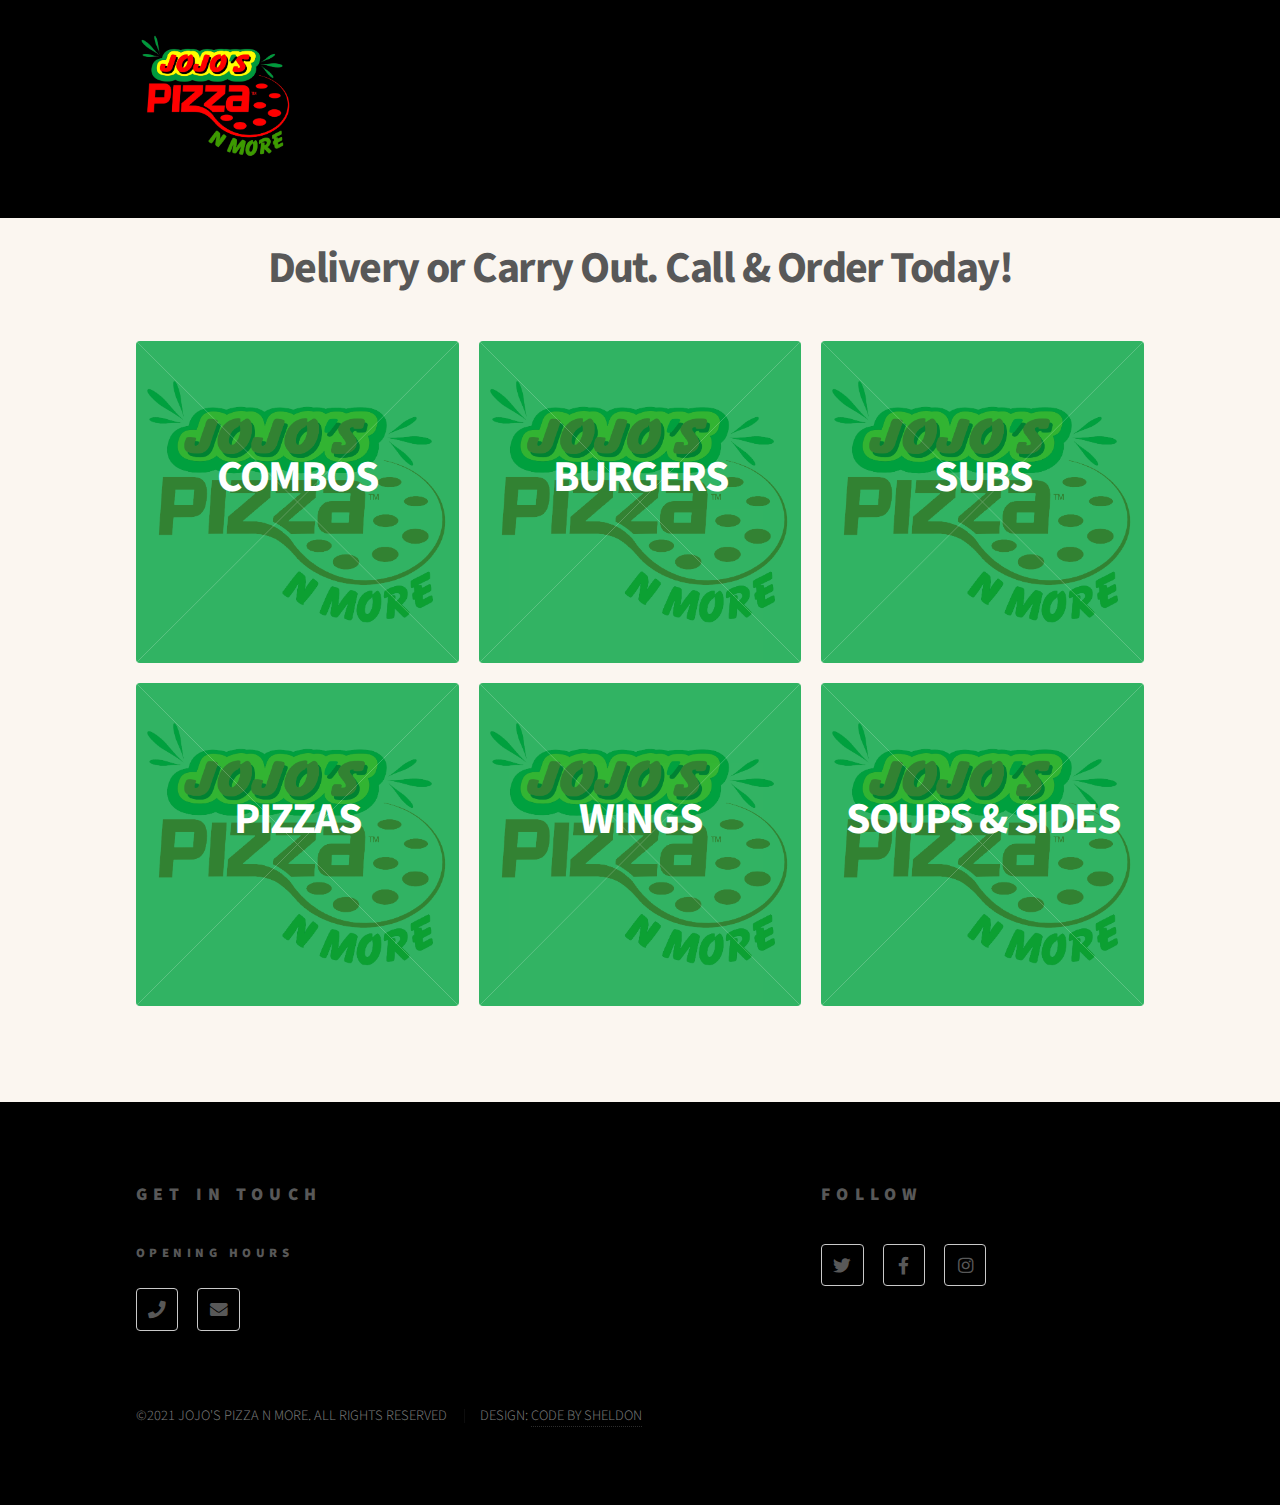
==== index.html @ 79839845 "Forgot a link" ====
<!DOCTYPE html>
<html>

<head>
    <title>Jojo's Pizza N More</title>
    <meta charset="utf-8" />
    <meta name="viewport" content="width=device-width, initial-scale=1, user-scalable=no" />
    <link rel="stylesheet" href="assets/css/main.css" />
    <noscript>
        <link rel="stylesheet" href="assets/css/noscript.css" />
    </noscript>
</head>

<body class="is-preload">
    <div id="wrapper">

        <header id="header">
            <div class="inner">

                <a href="index.html" class="logo">
                    <span class="symbol"><img src="images/logo.png" alt="" /></span>
                </a>
            </div>
        </header>
        <div id="main">
            <div class="inner">
                <header>
                    <h1 class="center">Delivery or Carry Out. Call &amp; Order Today!</h1>
                </header>
                <section class="tiles">
                    <article class="style6">
                        <span class="image">
                            <img src="images/logo.png" alt="" />
                        </span>
                        <a href="combos.html">
                            <h1>COMBOS</h1>
                            <div class="content">
                                <p>Sed nisl arcu euismod sit amet nisi lorem etiam dolor veroeros et feugiat.</p>
                            </div>
                        </a>
                    </article>
                    <article class="style6">
                        <span class="image">
                            <img src="images/logo.png" alt="" />
                        </span>
                        <a href="burgers.html">
                            <h1>BURGERS</h1>
                            <div class="content">
                                <p>Sed nisl arcu euismod sit amet nisi lorem etiam dolor veroeros et feugiat.</p>
                            </div>
                        </a>
                    </article>
                    <article class="style6">
                        <span class="image">
                            <img src="images/logo.png" alt="" />
                        </span>
                        <a href="#">
                            <h1>SUBS</h1>
                            <div class="content">
                                <p>Sed nisl arcu euismod sit amet nisi lorem etiam dolor veroeros et feugiat.</p>
                            </div>
                        </a>
                    </article>
                    <article class="style6">
                        <span class="image">
                            <img src="images/logo.png" alt="" />
                        </span>
                        <a href="#">
                            <h1>PIZZAS</h1>
                            <div class="content">
                                <p>Sed nisl arcu euismod sit amet nisi lorem etiam dolor veroeros et feugiat.</p>
                            </div>
                        </a>
                    </article>
                    <article class="style6">
                        <span class="image">
                            <img src="images/logo.png" alt="" />
                        </span>
                        <a href="#">
                            <h1>WINGS</h1>
                            <div class="content">
                                <p>Sed nisl arcu euismod sit amet nisi lorem etiam dolor veroeros et feugiat.</p>
                            </div>
                        </a>
                    </article>
                    <article class="style6">
                        <span class="image">
                            <img src="images/logo.png" alt="" />
                        </span>
                        <a href="#">
                            <h1>SOUPS &amp; SIDES</h1>
                            <div class="content">
                                <p>Sed nisl arcu euismod sit amet nisi lorem etiam dolor veroeros et feugiat.</p>
                            </div>
                        </a>
                    </article>

                </section>
            </div>
        </div>
        <footer id="footer">
            <div class="inner">
                <section>
                    <h2>Get in touch</h2>
                    <h4>Opening Hours</h4>
                    <ul class="icons">
                        <li><a href="tel:18765021931" class="icon solid style2 fa-phone"><span class="label">Phone</span></a></li>
                        <li><a href="#" class="icon solid style2 fa-envelope"><span class="label">Email</span></a></li>
                    </ul>
                </section>
                <section>
                    <h2>Follow</h2>
                    <ul class="icons">
                        <li><a href="#" class="icon brands style2 fa-twitter"><span class="label">Twitter</span></a></li>
                        <li><a href="#" class="icon brands style2 fa-facebook-f"><span class="label">Facebook</span></a></li>
                        <li><a href="#" class="icon brands style2 fa-instagram"><span class="label">Instagram</span></a></li>

                    </ul>
                </section>
                <ul class="copyright">
                    <li>&copy;2021 JOJO'S PIZZA N MORE. ALL RIGHTS RESERVED</li>
                    <li>DESIGN: <a href="https://code.sheldon.pw">CODE BY SHELDON</a></li>
                </ul>
            </div>
        </footer>
    </div>
    <script src="assets/js/jquery.min.js"></script>
    <script src="assets/js/browser.min.js"></script>
    <script src="assets/js/breakpoints.min.js"></script>
    <script src="assets/js/util.js"></script>
    <script src="assets/js/main.js"></script>
</body>

</html>
---- assets/css/main.css ----
@import url(fontawesome-all.min.css);
@import url("https://fonts.googleapis.com/css?family=Source+Sans+Pro:300,700,900");


html,
body,
div,
span,
applet,
object,
iframe,
h1,
h2,
h3,
h4,
h5,
h6,
p,
blockquote,
pre,
a,
abbr,
acronym,
address,
big,
cite,
code,
del,
dfn,
em,
img,
ins,
kbd,
q,
s,
samp,
small,
strike,
strong,
sub,
sup,
tt,
var,
b,
u,
i,
center,
dl,
dt,
dd,
ol,
ul,
li,
fieldset,
form,
label,
legend,
table,
caption,
tbody,
tfoot,
thead,
tr,
th,
td,
article,
aside,
canvas,
details,
embed,
figure,
figcaption,
footer,
header,
hgroup,
menu,
nav,
output,
ruby,
section,
summary,
time,
mark,
audio,
video {
    margin: 0;
    padding: 0;
    border: 0;
    font-size: 100%;
    font: inherit;
    vertical-align: baseline;
}

article,
aside,
details,
figcaption,
figure,
footer,
header,
hgroup,
menu,
nav,
section {
    display: block;
}

body {
    line-height: 1;
}

ol,
ul {
    list-style: none;
}

blockquote,
q {
    quotes: none;
}

blockquote:before,
blockquote:after,
q:before,
q:after {
    content: '';
    content: none;
}

table {
    border-collapse: collapse;
    border-spacing: 0;
}

body {
    -webkit-text-size-adjust: none;
}

mark {
    background-color: transparent;
    color: inherit;
}

input::-moz-focus-inner {
    border: 0;
    padding: 0;
}

input,
select,
textarea {
    -moz-appearance: none;
    -webkit-appearance: none;
    -ms-appearance: none;
    appearance: none;
}

/* Basic */

@-ms-viewport {
    width: device-width;
}

body {
    -ms-overflow-style: scrollbar;
}

@media screen and (max-width: 480px) {

    html,
    body {
        min-width: 320px;
    }

}

html {
    box-sizing: border-box;
}

*,
*:before,
*:after {
    box-sizing: inherit;
}

body {
    background: #ffffff;
}

body.is-preload *,
body.is-preload *:before,
body.is-preload *:after {
    -moz-animation: none !important;
    -webkit-animation: none !important;
    -ms-animation: none !important;
    animation: none !important;
    -moz-transition: none !important;
    -webkit-transition: none !important;
    -ms-transition: none !important;
    transition: none !important;
}

/* Type */

body,
input,
select,
textarea {
    color: #585858;
    font-family: "Source Sans Pro", Helvetica, sans-serif;
    font-size: 16pt;
    font-weight: 300;
    line-height: 1.75;
}

@media screen and (max-width: 1680px) {

    body,
    input,
    select,
    textarea {
        font-size: 14pt;
    }

}

@media screen and (max-width: 1280px) {

    body,
    input,
    select,
    textarea {
        font-size: 12pt;
    }

}

a {
    -moz-transition: border-bottom-color 0.2s ease, color 0.2s ease;
    -webkit-transition: border-bottom-color 0.2s ease, color 0.2s ease;
    -ms-transition: border-bottom-color 0.2s ease, color 0.2s ease;
    transition: border-bottom-color 0.2s ease, color 0.2s ease;
    text-decoration: none;
    color: #585858;
    border-bottom: dotted 1px rgba(88, 88, 88, 0.5);
}

a:hover {
    border-bottom-color: transparent;
    color: #ff3002 !important;
}

strong,
b {
    font-weight: 900;
}

em,
i {
    font-style: italic;
}

p {
    margin: 0 0 2em 0;
}

h1 {
    font-size: 2.75em;
    font-weight: 700;
    line-height: 1.3;
    margin: 0 0 1em 0;
    letter-spacing: -0.035em;
}

h1.center {
    margin-top:0.5em;
    text-align: center;
}

h1 a {
    color: inherit;
}

@media screen and (max-width: 736px) {

    h1 {
        font-size: 2em;
        margin: 0 0 1em 0;
    }

}

@media screen and (max-width: 360px) {

    h1 {
        font-size: 1.75em;
    }

}

h2,
h3,
h4,
h5,
h6 {
    font-weight: 900;
    line-height: 1.5;
    margin: 0 0 2em 0;
    text-transform: uppercase;
    letter-spacing: 0.35em;
}

h2 a,
h3 a,
h4 a,
h5 a,
h6 a {
    color: inherit;
}

h2 {
    font-size: 1.1em;
}

h3 {
    font-size: 1em;
}

h4 {
    font-size: 0.8em;
}

h5 {
    font-size: 0.8em;
}

h6 {
    font-size: 0.8em;
}

@media screen and (max-width: 980px) {

    h1 br,
    h2 br,
    h3 br,
    h4 br,
    h5 br,
    h6 br {
        display: none;
    }

}

@media screen and (max-width: 736px) {

    h2 {
        font-size: 1em;
    }

    h3 {
        font-size: 0.8em;
    }

}

sub {
    font-size: 0.8em;
    position: relative;
    top: 0.5em;
}

sup {
    font-size: 0.8em;
    position: relative;
    top: -0.5em;
}

blockquote {
    border-left: solid 4px #c9c9c9;
    font-style: italic;
    margin: 0 0 2em 0;
    padding: 0.5em 0 0.5em 2em;
}

code {
    background: rgba(144, 144, 144, 0.075);
    border-radius: 4px;
    border: solid 1px #c9c9c9;
    font-family: "Courier New", monospace;
    font-size: 0.9em;
    margin: 0 0.25em;
    padding: 0.25em 0.65em;
}

pre {
    -webkit-overflow-scrolling: touch;
    font-family: "Courier New", monospace;
    font-size: 0.9em;
    margin: 0 0 2em 0;
}

pre code {
    display: block;
    line-height: 1.75;
    padding: 1em 1.5em;
    overflow-x: auto;
}

hr {
    border: 0;
    border-bottom: solid 1px #c9c9c9;
    margin: 2em 0;
}

hr.major {
    margin: 3em 0;
}

.align-left {
    text-align: left;
}

.align-center {
    text-align: center;
}

.align-right {
    text-align: right;
}

/* Row */

.row {
    display: flex;
    flex-wrap: wrap;
    box-sizing: border-box;
    align-items: stretch;
}

.row > * {
    box-sizing: border-box;
}

.row.gtr-uniform > * > :last-child {
    margin-bottom: 0;
}

.row.aln-left {
    justify-content: flex-start;
}

.row.aln-center {
    justify-content: center;
}

.row.aln-right {
    justify-content: flex-end;
}

.row.aln-top {
    align-items: flex-start;
}

.row.aln-middle {
    align-items: center;
}

.row.aln-bottom {
    align-items: flex-end;
}

.row > .imp {
    order: -1;
}

.row > .col-1 {
    width: 8.33333%;
}

.row > .off-1 {
    margin-left: 8.33333%;
}

.row > .col-2 {
    width: 16.66667%;
}

.row > .off-2 {
    margin-left: 16.66667%;
}

.row > .col-3 {
    width: 25%;
}

.row > .off-3 {
    margin-left: 25%;
}

.row > .col-4 {
    width: 33.33333%;
}

.row > .off-4 {
    margin-left: 33.33333%;
}

.row > .col-5 {
    width: 41.66667%;
}

.row > .off-5 {
    margin-left: 41.66667%;
}

.row > .col-6 {
    width: 50%;
}

.row > .off-6 {
    margin-left: 50%;
}

.row > .col-7 {
    width: 58.33333%;
}

.row > .off-7 {
    margin-left: 58.33333%;
}

.row > .col-8 {
    width: 66.66667%;
}

.row > .off-8 {
    margin-left: 66.66667%;
}

.row > .col-9 {
    width: 75%;
}

.row > .off-9 {
    margin-left: 75%;
}

.row > .col-10 {
    width: 83.33333%;
}

.row > .off-10 {
    margin-left: 83.33333%;
}

.row > .col-11 {
    width: 91.66667%;
}

.row > .off-11 {
    margin-left: 91.66667%;
}

.row > .col-12 {
    width: 100%;
}

.row > .off-12 {
    margin-left: 100%;
}

.row.gtr-0 {
    margin-top: 0;
    margin-left: 0em;
}

.row.gtr-0 > * {
    padding: 0 0 0 0em;
}

.row.gtr-0.gtr-uniform {
    margin-top: 0em;
}

.row.gtr-0.gtr-uniform > * {
    padding-top: 0em;
}

.row.gtr-25 {
    margin-top: 0;
    margin-left: -0.5em;
}

.row.gtr-25 > * {
    padding: 0 0 0 0.5em;
}

.row.gtr-25.gtr-uniform {
    margin-top: -0.5em;
}

.row.gtr-25.gtr-uniform > * {
    padding-top: 0.5em;
}

.row.gtr-50 {
    margin-top: 0;
    margin-left: -1em;
}

.row.gtr-50 > * {
    padding: 0 0 0 1em;
}

.row.gtr-50.gtr-uniform {
    margin-top: -1em;
}

.row.gtr-50.gtr-uniform > * {
    padding-top: 1em;
}

.row {
    margin-top: 0;
    margin-left: -2em;
}

.row > * {
    padding: 0 0 0 2em;
}

.row.gtr-uniform {
    margin-top: -2em;
}

.row.gtr-uniform > * {
    padding-top: 2em;
}

.row.gtr-150 {
    margin-top: 0;
    margin-left: -3em;
}

.row.gtr-150 > * {
    padding: 0 0 0 3em;
}

.row.gtr-150.gtr-uniform {
    margin-top: -3em;
}

.row.gtr-150.gtr-uniform > * {
    padding-top: 3em;
}

.row.gtr-200 {
    margin-top: 0;
    margin-left: -4em;
}

.row.gtr-200 > * {
    padding: 0 0 0 4em;
}

.row.gtr-200.gtr-uniform {
    margin-top: -4em;
}

.row.gtr-200.gtr-uniform > * {
    padding-top: 4em;
}

@media screen and (max-width: 1680px) {

    .row {
        display: flex;
        flex-wrap: wrap;
        box-sizing: border-box;
        align-items: stretch;
    }

    .row > * {
        box-sizing: border-box;
    }

    .row.gtr-uniform > * > :last-child {
        margin-bottom: 0;
    }

    .row.aln-left {
        justify-content: flex-start;
    }

    .row.aln-center {
        justify-content: center;
    }

    .row.aln-right {
        justify-content: flex-end;
    }

    .row.aln-top {
        align-items: flex-start;
    }

    .row.aln-middle {
        align-items: center;
    }

    .row.aln-bottom {
        align-items: flex-end;
    }

    .row > .imp-xlarge {
        order: -1;
    }

    .row > .col-1-xlarge {
        width: 8.33333%;
    }

    .row > .off-1-xlarge {
        margin-left: 8.33333%;
    }

    .row > .col-2-xlarge {
        width: 16.66667%;
    }

    .row > .off-2-xlarge {
        margin-left: 16.66667%;
    }

    .row > .col-3-xlarge {
        width: 25%;
    }

    .row > .off-3-xlarge {
        margin-left: 25%;
    }

    .row > .col-4-xlarge {
        width: 33.33333%;
    }

    .row > .off-4-xlarge {
        margin-left: 33.33333%;
    }

    .row > .col-5-xlarge {
        width: 41.66667%;
    }

    .row > .off-5-xlarge {
        margin-left: 41.66667%;
    }

    .row > .col-6-xlarge {
        width: 50%;
    }

    .row > .off-6-xlarge {
        margin-left: 50%;
    }

    .row > .col-7-xlarge {
        width: 58.33333%;
    }

    .row > .off-7-xlarge {
        margin-left: 58.33333%;
    }

    .row > .col-8-xlarge {
        width: 66.66667%;
    }

    .row > .off-8-xlarge {
        margin-left: 66.66667%;
    }

    .row > .col-9-xlarge {
        width: 75%;
    }

    .row > .off-9-xlarge {
        margin-left: 75%;
    }

    .row > .col-10-xlarge {
        width: 83.33333%;
    }

    .row > .off-10-xlarge {
        margin-left: 83.33333%;
    }

    .row > .col-11-xlarge {
        width: 91.66667%;
    }

    .row > .off-11-xlarge {
        margin-left: 91.66667%;
    }

    .row > .col-12-xlarge {
        width: 100%;
    }

    .row > .off-12-xlarge {
        margin-left: 100%;
    }

    .row.gtr-0 {
        margin-top: 0;
        margin-left: 0em;
    }

    .row.gtr-0 > * {
        padding: 0 0 0 0em;
    }

    .row.gtr-0.gtr-uniform {
        margin-top: 0em;
    }

    .row.gtr-0.gtr-uniform > * {
        padding-top: 0em;
    }

    .row.gtr-25 {
        margin-top: 0;
        margin-left: -0.5em;
    }

    .row.gtr-25 > * {
        padding: 0 0 0 0.5em;
    }

    .row.gtr-25.gtr-uniform {
        margin-top: -0.5em;
    }

    .row.gtr-25.gtr-uniform > * {
        padding-top: 0.5em;
    }

    .row.gtr-50 {
        margin-top: 0;
        margin-left: -1em;
    }

    .row.gtr-50 > * {
        padding: 0 0 0 1em;
    }

    .row.gtr-50.gtr-uniform {
        margin-top: -1em;
    }

    .row.gtr-50.gtr-uniform > * {
        padding-top: 1em;
    }

    .row {
        margin-top: 0;
        margin-left: -2em;
    }

    .row > * {
        padding: 0 0 0 2em;
    }

    .row.gtr-uniform {
        margin-top: -2em;
    }

    .row.gtr-uniform > * {
        padding-top: 2em;
    }

    .row.gtr-150 {
        margin-top: 0;
        margin-left: -3em;
    }

    .row.gtr-150 > * {
        padding: 0 0 0 3em;
    }

    .row.gtr-150.gtr-uniform {
        margin-top: -3em;
    }

    .row.gtr-150.gtr-uniform > * {
        padding-top: 3em;
    }

    .row.gtr-200 {
        margin-top: 0;
        margin-left: -4em;
    }

    .row.gtr-200 > * {
        padding: 0 0 0 4em;
    }

    .row.gtr-200.gtr-uniform {
        margin-top: -4em;
    }

    .row.gtr-200.gtr-uniform > * {
        padding-top: 4em;
    }

}

@media screen and (max-width: 1280px) {

    .row {
        display: flex;
        flex-wrap: wrap;
        box-sizing: border-box;
        align-items: stretch;
    }

    .row > * {
        box-sizing: border-box;
    }

    .row.gtr-uniform > * > :last-child {
        margin-bottom: 0;
    }

    .row.aln-left {
        justify-content: flex-start;
    }

    .row.aln-center {
        justify-content: center;
    }

    .row.aln-right {
        justify-content: flex-end;
    }

    .row.aln-top {
        align-items: flex-start;
    }

    .row.aln-middle {
        align-items: center;
    }

    .row.aln-bottom {
        align-items: flex-end;
    }

    .row > .imp-large {
        order: -1;
    }

    .row > .col-1-large {
        width: 8.33333%;
    }

    .row > .off-1-large {
        margin-left: 8.33333%;
    }

    .row > .col-2-large {
        width: 16.66667%;
    }

    .row > .off-2-large {
        margin-left: 16.66667%;
    }

    .row > .col-3-large {
        width: 25%;
    }

    .row > .off-3-large {
        margin-left: 25%;
    }

    .row > .col-4-large {
        width: 33.33333%;
    }

    .row > .off-4-large {
        margin-left: 33.33333%;
    }

    .row > .col-5-large {
        width: 41.66667%;
    }

    .row > .off-5-large {
        margin-left: 41.66667%;
    }

    .row > .col-6-large {
        width: 50%;
    }

    .row > .off-6-large {
        margin-left: 50%;
    }

    .row > .col-7-large {
        width: 58.33333%;
    }

    .row > .off-7-large {
        margin-left: 58.33333%;
    }

    .row > .col-8-large {
        width: 66.66667%;
    }

    .row > .off-8-large {
        margin-left: 66.66667%;
    }

    .row > .col-9-large {
        width: 75%;
    }

    .row > .off-9-large {
        margin-left: 75%;
    }

    .row > .col-10-large {
        width: 83.33333%;
    }

    .row > .off-10-large {
        margin-left: 83.33333%;
    }

    .row > .col-11-large {
        width: 91.66667%;
    }

    .row > .off-11-large {
        margin-left: 91.66667%;
    }

    .row > .col-12-large {
        width: 100%;
    }

    .row > .off-12-large {
        margin-left: 100%;
    }

    .row.gtr-0 {
        margin-top: 0;
        margin-left: 0em;
    }

    .row.gtr-0 > * {
        padding: 0 0 0 0em;
    }

    .row.gtr-0.gtr-uniform {
        margin-top: 0em;
    }

    .row.gtr-0.gtr-uniform > * {
        padding-top: 0em;
    }

    .row.gtr-25 {
        margin-top: 0;
        margin-left: -0.5em;
    }

    .row.gtr-25 > * {
        padding: 0 0 0 0.5em;
    }

    .row.gtr-25.gtr-uniform {
        margin-top: -0.5em;
    }

    .row.gtr-25.gtr-uniform > * {
        padding-top: 0.5em;
    }

    .row.gtr-50 {
        margin-top: 0;
        margin-left: -1em;
    }

    .row.gtr-50 > * {
        padding: 0 0 0 1em;
    }

    .row.gtr-50.gtr-uniform {
        margin-top: -1em;
    }

    .row.gtr-50.gtr-uniform > * {
        padding-top: 1em;
    }

    .row {
        margin-top: 0;
        margin-left: -2em;
    }

    .row > * {
        padding: 0 0 0 2em;
    }

    .row.gtr-uniform {
        margin-top: -2em;
    }

    .row.gtr-uniform > * {
        padding-top: 2em;
    }

    .row.gtr-150 {
        margin-top: 0;
        margin-left: -3em;
    }

    .row.gtr-150 > * {
        padding: 0 0 0 3em;
    }

    .row.gtr-150.gtr-uniform {
        margin-top: -3em;
    }

    .row.gtr-150.gtr-uniform > * {
        padding-top: 3em;
    }

    .row.gtr-200 {
        margin-top: 0;
        margin-left: -4em;
    }

    .row.gtr-200 > * {
        padding: 0 0 0 4em;
    }

    .row.gtr-200.gtr-uniform {
        margin-top: -4em;
    }

    .row.gtr-200.gtr-uniform > * {
        padding-top: 4em;
    }

}

@media screen and (max-width: 980px) {

    .row {
        display: flex;
        flex-wrap: wrap;
        box-sizing: border-box;
        align-items: stretch;
    }

    .row > * {
        box-sizing: border-box;
    }

    .row.gtr-uniform > * > :last-child {
        margin-bottom: 0;
    }

    .row.aln-left {
        justify-content: flex-start;
    }

    .row.aln-center {
        justify-content: center;
    }

    .row.aln-right {
        justify-content: flex-end;
    }

    .row.aln-top {
        align-items: flex-start;
    }

    .row.aln-middle {
        align-items: center;
    }

    .row.aln-bottom {
        align-items: flex-end;
    }

    .row > .imp-medium {
        order: -1;
    }

    .row > .col-1-medium {
        width: 8.33333%;
    }

    .row > .off-1-medium {
        margin-left: 8.33333%;
    }

    .row > .col-2-medium {
        width: 16.66667%;
    }

    .row > .off-2-medium {
        margin-left: 16.66667%;
    }

    .row > .col-3-medium {
        width: 25%;
    }

    .row > .off-3-medium {
        margin-left: 25%;
    }

    .row > .col-4-medium {
        width: 33.33333%;
    }

    .row > .off-4-medium {
        margin-left: 33.33333%;
    }

    .row > .col-5-medium {
        width: 41.66667%;
    }

    .row > .off-5-medium {
        margin-left: 41.66667%;
    }

    .row > .col-6-medium {
        width: 50%;
    }

    .row > .off-6-medium {
        margin-left: 50%;
    }

    .row > .col-7-medium {
        width: 58.33333%;
    }

    .row > .off-7-medium {
        margin-left: 58.33333%;
    }

    .row > .col-8-medium {
        width: 66.66667%;
    }

    .row > .off-8-medium {
        margin-left: 66.66667%;
    }

    .row > .col-9-medium {
        width: 75%;
    }

    .row > .off-9-medium {
        margin-left: 75%;
    }

    .row > .col-10-medium {
        width: 83.33333%;
    }

    .row > .off-10-medium {
        margin-left: 83.33333%;
    }

    .row > .col-11-medium {
        width: 91.66667%;
    }

    .row > .off-11-medium {
        margin-left: 91.66667%;
    }

    .row > .col-12-medium {
        width: 100%;
    }

    .row > .off-12-medium {
        margin-left: 100%;
    }

    .row.gtr-0 {
        margin-top: 0;
        margin-left: 0em;
    }

    .row.gtr-0 > * {
        padding: 0 0 0 0em;
    }

    .row.gtr-0.gtr-uniform {
        margin-top: 0em;
    }

    .row.gtr-0.gtr-uniform > * {
        padding-top: 0em;
    }

    .row.gtr-25 {
        margin-top: 0;
        margin-left: -0.375em;
    }

    .row.gtr-25 > * {
        padding: 0 0 0 0.375em;
    }

    .row.gtr-25.gtr-uniform {
        margin-top: -0.375em;
    }

    .row.gtr-25.gtr-uniform > * {
        padding-top: 0.375em;
    }

    .row.gtr-50 {
        margin-top: 0;
        margin-left: -0.75em;
    }

    .row.gtr-50 > * {
        padding: 0 0 0 0.75em;
    }

    .row.gtr-50.gtr-uniform {
        margin-top: -0.75em;
    }

    .row.gtr-50.gtr-uniform > * {
        padding-top: 0.75em;
    }

    .row {
        margin-top: 0;
        margin-left: -1.5em;
    }

    .row > * {
        padding: 0 0 0 1.5em;
    }

    .row.gtr-uniform {
        margin-top: -1.5em;
    }

    .row.gtr-uniform > * {
        padding-top: 1.5em;
    }

    .row.gtr-150 {
        margin-top: 0;
        margin-left: -2.25em;
    }

    .row.gtr-150 > * {
        padding: 0 0 0 2.25em;
    }

    .row.gtr-150.gtr-uniform {
        margin-top: -2.25em;
    }

    .row.gtr-150.gtr-uniform > * {
        padding-top: 2.25em;
    }

    .row.gtr-200 {
        margin-top: 0;
        margin-left: -3em;
    }

    .row.gtr-200 > * {
        padding: 0 0 0 3em;
    }

    .row.gtr-200.gtr-uniform {
        margin-top: -3em;
    }

    .row.gtr-200.gtr-uniform > * {
        padding-top: 3em;
    }

}

@media screen and (max-width: 736px) {

    .row {
        display: flex;
        flex-wrap: wrap;
        box-sizing: border-box;
        align-items: stretch;
    }

    .row > * {
        box-sizing: border-box;
    }

    .row.gtr-uniform > * > :last-child {
        margin-bottom: 0;
    }

    .row.aln-left {
        justify-content: flex-start;
    }

    .row.aln-center {
        justify-content: center;
    }

    .row.aln-right {
        justify-content: flex-end;
    }

    .row.aln-top {
        align-items: flex-start;
    }

    .row.aln-middle {
        align-items: center;
    }

    .row.aln-bottom {
        align-items: flex-end;
    }

    .row > .imp-small {
        order: -1;
    }

    .row > .col-1-small {
        width: 8.33333%;
    }

    .row > .off-1-small {
        margin-left: 8.33333%;
    }

    .row > .col-2-small {
        width: 16.66667%;
    }

    .row > .off-2-small {
        margin-left: 16.66667%;
    }

    .row > .col-3-small {
        width: 25%;
    }

    .row > .off-3-small {
        margin-left: 25%;
    }

    .row > .col-4-small {
        width: 33.33333%;
    }

    .row > .off-4-small {
        margin-left: 33.33333%;
    }

    .row > .col-5-small {
        width: 41.66667%;
    }

    .row > .off-5-small {
        margin-left: 41.66667%;
    }

    .row > .col-6-small {
        width: 50%;
    }

    .row > .off-6-small {
        margin-left: 50%;
    }

    .row > .col-7-small {
        width: 58.33333%;
    }

    .row > .off-7-small {
        margin-left: 58.33333%;
    }

    .row > .col-8-small {
        width: 66.66667%;
    }

    .row > .off-8-small {
        margin-left: 66.66667%;
    }

    .row > .col-9-small {
        width: 75%;
    }

    .row > .off-9-small {
        margin-left: 75%;
    }

    .row > .col-10-small {
        width: 83.33333%;
    }

    .row > .off-10-small {
        margin-left: 83.33333%;
    }

    .row > .col-11-small {
        width: 91.66667%;
    }

    .row > .off-11-small {
        margin-left: 91.66667%;
    }

    .row > .col-12-small {
        width: 100%;
    }

    .row > .off-12-small {
        margin-left: 100%;
    }

    .row.gtr-0 {
        margin-top: 0;
        margin-left: 0em;
    }

    .row.gtr-0 > * {
        padding: 0 0 0 0em;
    }

    .row.gtr-0.gtr-uniform {
        margin-top: 0em;
    }

    .row.gtr-0.gtr-uniform > * {
        padding-top: 0em;
    }

    .row.gtr-25 {
        margin-top: 0;
        margin-left: -0.25em;
    }

    .row.gtr-25 > * {
        padding: 0 0 0 0.25em;
    }

    .row.gtr-25.gtr-uniform {
        margin-top: -0.25em;
    }

    .row.gtr-25.gtr-uniform > * {
        padding-top: 0.25em;
    }

    .row.gtr-50 {
        margin-top: 0;
        margin-left: -0.5em;
    }

    .row.gtr-50 > * {
        padding: 0 0 0 0.5em;
    }

    .row.gtr-50.gtr-uniform {
        margin-top: -0.5em;
    }

    .row.gtr-50.gtr-uniform > * {
        padding-top: 0.5em;
    }

    .row {
        margin-top: 0;
        margin-left: -1em;
    }

    .row > * {
        padding: 0 0 0 1em;
    }

    .row.gtr-uniform {
        margin-top: -1em;
    }

    .row.gtr-uniform > * {
        padding-top: 1em;
    }

    .row.gtr-150 {
        margin-top: 0;
        margin-left: -1.5em;
    }

    .row.gtr-150 > * {
        padding: 0 0 0 1.5em;
    }

    .row.gtr-150.gtr-uniform {
        margin-top: -1.5em;
    }

    .row.gtr-150.gtr-uniform > * {
        padding-top: 1.5em;
    }

    .row.gtr-200 {
        margin-top: 0;
        margin-left: -2em;
    }

    .row.gtr-200 > * {
        padding: 0 0 0 2em;
    }

    .row.gtr-200.gtr-uniform {
        margin-top: -2em;
    }

    .row.gtr-200.gtr-uniform > * {
        padding-top: 2em;
    }

}

@media screen and (max-width: 480px) {

    .row {
        display: flex;
        flex-wrap: wrap;
        box-sizing: border-box;
        align-items: stretch;
    }

    .row > * {
        box-sizing: border-box;
    }

    .row.gtr-uniform > * > :last-child {
        margin-bottom: 0;
    }

    .row.aln-left {
        justify-content: flex-start;
    }

    .row.aln-center {
        justify-content: center;
    }

    .row.aln-right {
        justify-content: flex-end;
    }

    .row.aln-top {
        align-items: flex-start;
    }

    .row.aln-middle {
        align-items: center;
    }

    .row.aln-bottom {
        align-items: flex-end;
    }

    .row > .imp-xsmall {
        order: -1;
    }

    .row > .col-1-xsmall {
        width: 8.33333%;
    }

    .row > .off-1-xsmall {
        margin-left: 8.33333%;
    }

    .row > .col-2-xsmall {
        width: 16.66667%;
    }

    .row > .off-2-xsmall {
        margin-left: 16.66667%;
    }

    .row > .col-3-xsmall {
        width: 25%;
    }

    .row > .off-3-xsmall {
        margin-left: 25%;
    }

    .row > .col-4-xsmall {
        width: 33.33333%;
    }

    .row > .off-4-xsmall {
        margin-left: 33.33333%;
    }

    .row > .col-5-xsmall {
        width: 41.66667%;
    }

    .row > .off-5-xsmall {
        margin-left: 41.66667%;
    }

    .row > .col-6-xsmall {
        width: 50%;
    }

    .row > .off-6-xsmall {
        margin-left: 50%;
    }

    .row > .col-7-xsmall {
        width: 58.33333%;
    }

    .row > .off-7-xsmall {
        margin-left: 58.33333%;
    }

    .row > .col-8-xsmall {
        width: 66.66667%;
    }

    .row > .off-8-xsmall {
        margin-left: 66.66667%;
    }

    .row > .col-9-xsmall {
        width: 75%;
    }

    .row > .off-9-xsmall {
        margin-left: 75%;
    }

    .row > .col-10-xsmall {
        width: 83.33333%;
    }

    .row > .off-10-xsmall {
        margin-left: 83.33333%;
    }

    .row > .col-11-xsmall {
        width: 91.66667%;
    }

    .row > .off-11-xsmall {
        margin-left: 91.66667%;
    }

    .row > .col-12-xsmall {
        width: 100%;
    }

    .row > .off-12-xsmall {
        margin-left: 100%;
    }

    .row.gtr-0 {
        margin-top: 0;
        margin-left: 0em;
    }

    .row.gtr-0 > * {
        padding: 0 0 0 0em;
    }

    .row.gtr-0.gtr-uniform {
        margin-top: 0em;
    }

    .row.gtr-0.gtr-uniform > * {
        padding-top: 0em;
    }

    .row.gtr-25 {
        margin-top: 0;
        margin-left: -0.25em;
    }

    .row.gtr-25 > * {
        padding: 0 0 0 0.25em;
    }

    .row.gtr-25.gtr-uniform {
        margin-top: -0.25em;
    }

    .row.gtr-25.gtr-uniform > * {
        padding-top: 0.25em;
    }

    .row.gtr-50 {
        margin-top: 0;
        margin-left: -0.5em;
    }

    .row.gtr-50 > * {
        padding: 0 0 0 0.5em;
    }

    .row.gtr-50.gtr-uniform {
        margin-top: -0.5em;
    }

    .row.gtr-50.gtr-uniform > * {
        padding-top: 0.5em;
    }

    .row {
        margin-top: 0;
        margin-left: -1em;
    }

    .row > * {
        padding: 0 0 0 1em;
    }

    .row.gtr-uniform {
        margin-top: -1em;
    }

    .row.gtr-uniform > * {
        padding-top: 1em;
    }

    .row.gtr-150 {
        margin-top: 0;
        margin-left: -1.5em;
    }

    .row.gtr-150 > * {
        padding: 0 0 0 1.5em;
    }

    .row.gtr-150.gtr-uniform {
        margin-top: -1.5em;
    }

    .row.gtr-150.gtr-uniform > * {
        padding-top: 1.5em;
    }

    .row.gtr-200 {
        margin-top: 0;
        margin-left: -2em;
    }

    .row.gtr-200 > * {
        padding: 0 0 0 2em;
    }

    .row.gtr-200.gtr-uniform {
        margin-top: -2em;
    }

    .row.gtr-200.gtr-uniform > * {
        padding-top: 2em;
    }

}

/* Section/Article */

section.special,
article.special {
    text-align: center;
}

header p {
    margin-top: -1em;
}

@media screen and (max-width: 736px) {

    header p {
        margin-top: 0;
    }

}

/* Icon */

.icon {
    text-decoration: none;
    border-bottom: none;
    position: relative;
}

.icon:before {
    -moz-osx-font-smoothing: grayscale;
    -webkit-font-smoothing: antialiased;
    display: inline-block;
    font-style: normal;
    font-variant: normal;
    text-rendering: auto;
    line-height: 1;
    text-transform: none !important;
    font-family: 'Font Awesome 5 Free';
    font-weight: 400;
}

.icon > .label {
    display: none;
}

.icon:before {
    line-height: inherit;
}

.icon.solid:before {
    font-weight: 900;
}

.icon.brands:before {
    font-family: 'Font Awesome 5 Brands';
}

.icon.style2 {
    -moz-transition: background-color 0.2s ease-in-out, color 0.2s ease-in-out, border-color 0.2s ease-in-out;
    -webkit-transition: background-color 0.2s ease-in-out, color 0.2s ease-in-out, border-color 0.2s ease-in-out;
    -ms-transition: background-color 0.2s ease-in-out, color 0.2s ease-in-out, border-color 0.2s ease-in-out;
    transition: background-color 0.2s ease-in-out, color 0.2s ease-in-out, border-color 0.2s ease-in-out;
    background-color: transparent;
    border: solid 1px #c9c9c9;
    border-radius: 4px;
    width: 2.65em;
    height: 2.65em;
    display: inline-block;
    text-align: center;
    line-height: 2.65em;
    color: inherit;
}

.icon.style2:before {
    font-size: 1.1em;
}

.icon.style2:hover {
    color: #ff3002;
    border-color: #ff3002;
}

.icon.style2:active {
    background-color: rgba(255, 48, 2, 0.1);
}

/* List */

ol {
    list-style: decimal;
    margin: 0 0 2em 0;
    padding-left: 1.25em;
}

ol li {
    padding-left: 0.25em;
}

ul {
    list-style: disc;
    margin: 0 0 2em 0;
    padding-left: 1em;
}

ul li {
    padding-left: 0.5em;
}

ul.alt {
    list-style: none;
    padding-left: 0;
}

ul.alt li {
    border-top: solid 1px #c9c9c9;
    padding: 0.5em 0;
}

ul.alt li:first-child {
    border-top: 0;
    padding-top: 0;
}

dl {
    margin: 0 0 2em 0;
}

dl dt {
    display: block;
    font-weight: 900;
    margin: 0 0 1em 0;
}

dl dd {
    margin-left: 2em;
}

/* Actions */

ul.actions {
    display: -moz-flex;
    display: -webkit-flex;
    display: -ms-flex;
    display: flex;
    cursor: default;
    list-style: none;
    margin-left: -1em;
    padding-left: 0;
}

ul.actions li {
    padding: 0 0 0 1em;
    vertical-align: middle;
}

ul.actions.special {
    -moz-justify-content: center;
    -webkit-justify-content: center;
    -ms-justify-content: center;
    justify-content: center;
    width: 100%;
    margin-left: 0;
}

ul.actions.special li:first-child {
    padding-left: 0;
}

ul.actions.stacked {
    -moz-flex-direction: column;
    -webkit-flex-direction: column;
    -ms-flex-direction: column;
    flex-direction: column;
    margin-left: 0;
}

ul.actions.stacked li {
    padding: 1.3em 0 0 0;
}

ul.actions.stacked li:first-child {
    padding-top: 0;
}

ul.actions.fit {
    width: calc(100% + 1em);
}

ul.actions.fit li {
    -moz-flex-grow: 1;
    -webkit-flex-grow: 1;
    -ms-flex-grow: 1;
    flex-grow: 1;
    -moz-flex-shrink: 1;
    -webkit-flex-shrink: 1;
    -ms-flex-shrink: 1;
    flex-shrink: 1;
    width: 100%;
}

ul.actions.fit li > * {
    width: 100%;
}

ul.actions.fit.stacked {
    width: 100%;
}

@media screen and (max-width: 480px) {

    ul.actions:not(.fixed) {
        -moz-flex-direction: column;
        -webkit-flex-direction: column;
        -ms-flex-direction: column;
        flex-direction: column;
        margin-left: 0;
        width: 100% !important;
    }

    ul.actions:not(.fixed) li {
        -moz-flex-grow: 1;
        -webkit-flex-grow: 1;
        -ms-flex-grow: 1;
        flex-grow: 1;
        -moz-flex-shrink: 1;
        -webkit-flex-shrink: 1;
        -ms-flex-shrink: 1;
        flex-shrink: 1;
        padding: 1em 0 0 0;
        text-align: center;
        width: 100%;
    }

    ul.actions:not(.fixed) li > * {
        width: 100%;
    }

    ul.actions:not(.fixed) li:first-child {
        padding-top: 0;
    }

    ul.actions:not(.fixed) li input[type="submit"],
    ul.actions:not(.fixed) li input[type="reset"],
    ul.actions:not(.fixed) li input[type="button"],
    ul.actions:not(.fixed) li button,
    ul.actions:not(.fixed) li .button {
        width: 100%;
    }

    ul.actions:not(.fixed) li input[type="submit"].icon:before,
    ul.actions:not(.fixed) li input[type="reset"].icon:before,
    ul.actions:not(.fixed) li input[type="button"].icon:before,
    ul.actions:not(.fixed) li button.icon:before,
    ul.actions:not(.fixed) li .button.icon:before {
        margin-left: -0.5rem;
    }

}

/* Icons */

ul.icons {
    cursor: default;
    list-style: none;
    padding-left: 0;
    margin: -1em 0 2em -1em;
}

ul.icons li {
    display: inline-block;
    padding: 1em 0 0 1em;
}

/* Form */

form {
    margin: 0 0 2em 0;
    overflow-x: hidden;
}

form > :last-child {
    margin-bottom: 0;
}

form > .fields {
    display: -moz-flex;
    display: -webkit-flex;
    display: -ms-flex;
    display: flex;
    -moz-flex-wrap: wrap;
    -webkit-flex-wrap: wrap;
    -ms-flex-wrap: wrap;
    flex-wrap: wrap;
    width: calc(100% + 3em);
    margin: -1.5em 0 2em -1.5em;
}

form > .fields > .field {
    -moz-flex-grow: 0;
    -webkit-flex-grow: 0;
    -ms-flex-grow: 0;
    flex-grow: 0;
    -moz-flex-shrink: 0;
    -webkit-flex-shrink: 0;
    -ms-flex-shrink: 0;
    flex-shrink: 0;
    padding: 1.5em 0 0 1.5em;
    width: calc(100% - 1.5em);
}

form > .fields > .field.half {
    width: calc(50% - 0.75em);
}

form > .fields > .field.third {
    width: calc(100%/3 - 0.5em);
}

form > .fields > .field.quarter {
    width: calc(25% - 0.375em);
}

@media screen and (max-width: 480px) {

    form > .fields {
        width: calc(100% + 3em);
        margin: -1.5em 0 2em -1.5em;
    }

    form > .fields > .field {
        padding: 1.5em 0 0 1.5em;
        width: calc(100% - 1.5em);
    }

    form > .fields > .field.half {
        width: calc(100% - 1.5em);
    }

    form > .fields > .field.third {
        width: calc(100% - 1.5em);
    }

    form > .fields > .field.quarter {
        width: calc(100% - 1.5em);
    }

}

label {
    display: block;
    font-size: 0.9em;
    font-weight: 900;
    margin: 0 0 1em 0;
}

input[type="text"],
input[type="password"],
input[type="email"],
input[type="tel"],
select,
textarea {
    -moz-appearance: none;
    -webkit-appearance: none;
    -ms-appearance: none;
    appearance: none;
    background-color: transparent;
    border: none;
    border-radius: 0;
    border-bottom: solid 1px #c9c9c9;
    color: inherit;
    display: block;
    outline: 0;
    padding: 0;
    text-decoration: none;
    width: 100%;
}

input[type="text"]:invalid,
input[type="password"]:invalid,
input[type="email"]:invalid,
input[type="tel"]:invalid,
select:invalid,
textarea:invalid {
    box-shadow: none;
}

input[type="text"]:focus,
input[type="password"]:focus,
input[type="email"]:focus,
input[type="tel"]:focus,
select:focus,
textarea:focus {
    border-bottom-color: #ff3002;
    box-shadow: inset 0 -1px 0 0 #ff3002;
}

select {
    background-image: url("data:image/svg+xml;charset=utf8,%3Csvg xmlns='http://www.w3.org/2000/svg' width='40' height='40' preserveAspectRatio='none' viewBox='0 0 40 40'%3E%3Cpath d='M9.4,12.3l10.4,10.4l10.4-10.4c0.2-0.2,0.5-0.4,0.9-0.4c0.3,0,0.6,0.1,0.9,0.4l3.3,3.3c0.2,0.2,0.4,0.5,0.4,0.9 c0,0.4-0.1,0.6-0.4,0.9L20.7,31.9c-0.2,0.2-0.5,0.4-0.9,0.4c-0.3,0-0.6-0.1-0.9-0.4L4.3,17.3c-0.2-0.2-0.4-0.5-0.4-0.9 c0-0.4,0.1-0.6,0.4-0.9l3.3-3.3c0.2-0.2,0.5-0.4,0.9-0.4S9.1,12.1,9.4,12.3z' fill='%23c9c9c9' /%3E%3C/svg%3E");
    background-size: 1.25rem;
    background-repeat: no-repeat;
    background-position: calc(100% - 1rem) center;
    height: 3em;
    padding-right: 3em;
    text-overflow: ellipsis;
}

select option {
    background: #ffffff;
}

select:focus::-ms-value {
    background-color: transparent;
}

select::-ms-expand {
    display: none;
}

input[type="text"],
input[type="password"],
input[type="email"],
select {
    height: 3em;
}

textarea {
    padding: 0;
    min-height: 3.75em;
}

input[type="checkbox"],
input[type="radio"] {
    -moz-appearance: none;
    -webkit-appearance: none;
    -ms-appearance: none;
    appearance: none;
    display: block;
    float: left;
    margin-right: -2em;
    opacity: 0;
    width: 1em;
    z-index: -1;
}

input[type="checkbox"] + label,
input[type="radio"] + label {
    text-decoration: none;
    color: #585858;
    cursor: pointer;
    display: inline-block;
    font-size: 1em;
    font-weight: 300;
    padding-left: 2.55em;
    padding-right: 0.75em;
    position: relative;
}

input[type="checkbox"] + label:before,
input[type="radio"] + label:before {
    -moz-osx-font-smoothing: grayscale;
    -webkit-font-smoothing: antialiased;
    display: inline-block;
    font-style: normal;
    font-variant: normal;
    text-rendering: auto;
    line-height: 1;
    text-transform: none !important;
    font-family: 'Font Awesome 5 Free';
    font-weight: 900;
}

input[type="checkbox"] + label:before,
input[type="radio"] + label:before {
    border-radius: 4px;
    border: solid 1px #c9c9c9;
    content: '';
    display: inline-block;
    font-size: 0.8em;
    height: 2.25em;
    left: 0;
    line-height: 2.25em;
    position: absolute;
    text-align: center;
    top: 0;
    width: 2.25em;
}

input[type="checkbox"]:checked + label:before,
input[type="radio"]:checked + label:before {
    background: #585858;
    border-color: #585858;
    color: #ffffff;
    content: '\f00c';
}

input[type="checkbox"]:focus + label:before,
input[type="radio"]:focus + label:before {
    border-color: #ff3002;
    box-shadow: 0 0 0 1px #ff3002;
}

input[type="checkbox"] + label:before {
    border-radius: 4px;
}

input[type="radio"] + label:before {
    border-radius: 100%;
}

/* Box */

.box {
    border-radius: 4px;
    border: solid 1px #c9c9c9;
    margin-bottom: 2em;
    padding: 1.5em;
}

.box > :last-child,
.box > :last-child > :last-child,
.box > :last-child > :last-child > :last-child {
    margin-bottom: 0;
}

.box.alt {
    border: 0;
    border-radius: 0;
    padding: 0;
}

/* Image */

.image {
    border-radius: 4px;
    border: 0;
    display: inline-block;
    position: relative;
}

.image img {
    border-radius: 4px;
    display: block;
}

.image.left,
.image.right {
    max-width: 40%;
}

.image.left img,
.image.right img {
    width: 100%;
}

.image.left {
    float: left;
    padding: 0 1.5em 1em 0;
    top: 0.25em;
}

.image.right {
    float: right;
    padding: 0 0 1em 1.5em;
    top: 0.25em;
}

.image.fit {
    display: block;
    margin: 0 0 2em 0;
    width: 100%;
}

.image.fit img {
    width: 100%;
}

.image.main {
    display: block;
    margin: 0 0 3em 0;
    width: 100%;
}

.image.main img {
    width: 100%;
}

@media screen and (max-width: 736px) {

    .image.main {
        margin: 0 0 2em 0;
    }

}

/* Table */

.table-wrapper {
    -webkit-overflow-scrolling: touch;
    overflow-x: auto;
}

table {
    margin: 0 0 2em 0;
    width: 100%;
}

table tbody tr {
    border: solid 1px #c9c9c9;
    border-left: 0;
    border-right: 0;
}

table tbody tr:nth-child(2n + 1) {
    background-color: rgba(144, 144, 144, 0.075);
}

table td {
    padding: 0.75em 0.75em;
}

table th {
    font-size: 0.9em;
    font-weight: 900;
    padding: 0 0.75em 0.75em 0.75em;
    text-align: left;
}

table thead {
    border-bottom: solid 2px #c9c9c9;
}

table tfoot {
    border-top: solid 2px #c9c9c9;
}

table.alt {
    border-collapse: separate;
}

table.alt tbody tr td {
    border: solid 1px #c9c9c9;
    border-left-width: 0;
    border-top-width: 0;
}

table.alt tbody tr td:first-child {
    border-left-width: 1px;
}

table.alt tbody tr:first-child td {
    border-top-width: 1px;
}

table.alt thead {
    border-bottom: 0;
}

table.alt tfoot {
    border-top: 0;
}

/* Button */

input[type="submit"],
input[type="reset"],
input[type="button"],
button,
.button {
    -moz-appearance: none;
    -webkit-appearance: none;
    -ms-appearance: none;
    appearance: none;
    -moz-transition: background-color 0.2s ease-in-out, color 0.2s ease-in-out, box-shadow 0.2s ease-in-out;
    -webkit-transition: background-color 0.2s ease-in-out, color 0.2s ease-in-out, box-shadow 0.2s ease-in-out;
    -ms-transition: background-color 0.2s ease-in-out, color 0.2s ease-in-out, box-shadow 0.2s ease-in-out;
    transition: background-color 0.2s ease-in-out, color 0.2s ease-in-out, box-shadow 0.2s ease-in-out;
    background-color: transparent;
    border-radius: 4px;
    border: 0;
    box-shadow: inset 0 0 0 2px #585858;
    color: #585858 !important;
    cursor: pointer;
    display: inline-block;
    font-size: 0.8em;
    font-weight: 900;
    height: 3.5em;
    letter-spacing: 0.35em;
    line-height: 3.45em;
    overflow: hidden;
    padding: 0 1.25em 0 1.6em;
    text-align: center;
    text-decoration: none;
    text-overflow: ellipsis;
    text-transform: uppercase;
    white-space: nowrap;
}

input[type="submit"].icon:before,
input[type="reset"].icon:before,
input[type="button"].icon:before,
button.icon:before,
.button.icon:before {
    margin-right: 0.5em;
}

input[type="submit"].fit,
input[type="reset"].fit,
input[type="button"].fit,
button.fit,
.button.fit {
    width: 100%;
}

input[type="submit"]:hover,
input[type="reset"]:hover,
input[type="button"]:hover,
button:hover,
.button:hover {
    color: #ff3002 !important;
    box-shadow: inset 0 0 0 2px #ff3002;
}

input[type="submit"]:active,
input[type="reset"]:active,
input[type="button"]:active,
button:active,
.button:active {
    background-color: rgba(242, 132, 158, 0.1);
}

input[type="submit"].small,
input[type="reset"].small,
input[type="button"].small,
button.small,
.button.small {
    font-size: 0.6em;
}

input[type="submit"].large,
input[type="reset"].large,
input[type="button"].large,
button.large,
.button.large {
    font-size: 1em;
}

input[type="submit"].primary,
input[type="reset"].primary,
input[type="button"].primary,
button.primary,
.button.primary {
    box-shadow: none;
    background-color: #585858;
    color: #ffffff !important;
}

input[type="submit"].primary:hover,
input[type="reset"].primary:hover,
input[type="button"].primary:hover,
button.primary:hover,
.button.primary:hover {
    background-color: #ff3002;
}

input[type="submit"].primary:active,
input[type="reset"].primary:active,
input[type="button"].primary:active,
button.primary:active,
.button.primary:active {
    background-color: #ee5f81;
}

input[type="submit"].disabled,
input[type="submit"]:disabled,
input[type="reset"].disabled,
input[type="reset"]:disabled,
input[type="button"].disabled,
input[type="button"]:disabled,
button.disabled,
button:disabled,
.button.disabled,
.button:disabled {
    pointer-events: none;
    opacity: 0.25;
}

/* Tiles */

.tiles {
    display: -moz-flex;
    display: -webkit-flex;
    display: -ms-flex;
    display: flex;
    -moz-flex-wrap: wrap;
    -webkit-flex-wrap: wrap;
    -ms-flex-wrap: wrap;
    flex-wrap: wrap;
    postiion: relative;
    margin: -2.5em 0 0 -2.5em;
}

.tiles article {
    -moz-transition: -moz-transform 0.5s ease, opacity 0.5s ease;
    -webkit-transition: -webkit-transform 0.5s ease, opacity 0.5s ease;
    -ms-transition: -ms-transform 0.5s ease, opacity 0.5s ease;
    transition: transform 0.5s ease, opacity 0.5s ease;
    position: relative;
    width: calc(33.33333% - 2.5em);
    margin: 2.5em 0 0 2.5em;
}

.tiles article > .image {
    -moz-transition: -moz-transform 0.5s ease;
    -webkit-transition: -webkit-transform 0.5s ease;
    -ms-transition: -ms-transform 0.5s ease;
    transition: transform 0.5s ease;
    position: relative;
    display: block;
    width: 100%;
    border-radius: 4px;
    overflow: hidden;
}

.tiles article > .image img {
    display: block;
    width: 100%;
}

.tiles article > .image:before {
    pointer-events: none;
    -moz-transition: background-color 0.5s ease, opacity 0.5s ease;
    -webkit-transition: background-color 0.5s ease, opacity 0.5s ease;
    -ms-transition: background-color 0.5s ease, opacity 0.5s ease;
    transition: background-color 0.5s ease, opacity 0.5s ease;
    content: '';
    display: block;
    position: absolute;
    top: 0;
    left: 0;
    width: 100%;
    height: 100%;
    opacity: 1.0;
    z-index: 1;
    opacity: 0.8;
}

.tiles article > .image:after {
    pointer-events: none;
    -moz-transition: opacity 0.5s ease;
    -webkit-transition: opacity 0.5s ease;
    -ms-transition: opacity 0.5s ease;
    transition: opacity 0.5s ease;
    content: '';
    display: block;
    position: absolute;
    top: 0;
    left: 0;
    width: 100%;
    height: 100%;
    background-image: url("data:image/svg+xml;charset=utf8,%3Csvg xmlns='http://www.w3.org/2000/svg' width='100' height='100' viewBox='0 0 100 100' preserveAspectRatio='none'%3E%3Cstyle%3Eline %7B stroke-width: 0.25px%3B stroke: %23ffffff%3B %7D%3C/style%3E%3Cline x1='0' y1='0' x2='100' y2='100' /%3E%3Cline x1='100' y1='0' x2='0' y2='100' /%3E%3C/svg%3E");
    background-position: center;
    background-repeat: no-repeat;
    background-size: 100% 100%;
    opacity: 0.25;
    z-index: 2;
}

.tiles article > a {
    display: -moz-flex;
    display: -webkit-flex;
    display: -ms-flex;
    display: flex;
    -moz-flex-direction: column;
    -webkit-flex-direction: column;
    -ms-flex-direction: column;
    flex-direction: column;
    -moz-align-items: center;
    -webkit-align-items: center;
    -ms-align-items: center;
    align-items: center;
    -moz-justify-content: center;
    -webkit-justify-content: center;
    -ms-justify-content: center;
    justify-content: center;
    -moz-transition: background-color 0.5s ease, -moz-transform 0.5s ease;
    -webkit-transition: background-color 0.5s ease, -webkit-transform 0.5s ease;
    -ms-transition: background-color 0.5s ease, -ms-transform 0.5s ease;
    transition: background-color 0.5s ease, transform 0.5s ease;
    position: absolute;
    top: 0;
    left: 0;
    width: 100%;
    height: 100%;
    padding: 1em;
    border-radius: 4px;
    border-bottom: 0;
    color: #ffffff;
    text-align: center;
    text-decoration: none;
    z-index: 3;
}

.tiles article > a > :last-child {
    margin: 0;
}

.tiles article > a:hover {
    color: #ffffff !important;
}

.tiles article > a h2 {
    margin: 0;
}

.tiles article > a .content {
    -moz-transition: max-height 0.5s ease, opacity 0.5s ease;
    -webkit-transition: max-height 0.5s ease, opacity 0.5s ease;
    -ms-transition: max-height 0.5s ease, opacity 0.5s ease;
    transition: max-height 0.5s ease, opacity 0.5s ease;
    width: 100%;
    max-height: 0;
    line-height: 1.5;
    margin-top: 0.35em;
    opacity: 0;
}

.tiles article > a .content > :last-child {
    margin-bottom: 0;
}

.tiles article.style1 > .image:before {
    background-color: #ff3002;
}

.tiles article.style2 > .image:before {
    background-color: #7ecaf6;
}

.tiles article.style3 > .image:before {
    background-color: #7bd0c1;
}

.tiles article.style4 > .image:before {
    background-color: #c75b9b;
}

.tiles article.style5 > .image:before {
    background-color: #ae85ca;
}

.tiles article.style6 > .image:before {
    background-color: #00A340;
}

body:not(.is-touch) .tiles article:hover > .image {
    -moz-transform: scale(1.1);
    -webkit-transform: scale(1.1);
    -ms-transform: scale(1.1);
    transform: scale(1.1);
}

body:not(.is-touch) .tiles article:hover > .image:before {
    background-color: #333333;
    opacity: 0.35;
}

body:not(.is-touch) .tiles article:hover > .image:after {
    opacity: 0;
}

body:not(.is-touch) .tiles article:hover .content {
    max-height: 15em;
    opacity: 1;
}

* + .tiles {
    margin-top: 2em;
}

body.is-preload .tiles article {
    -moz-transform: scale(0.9);
    -webkit-transform: scale(0.9);
    -ms-transform: scale(0.9);
    transform: scale(0.9);
    opacity: 0;
}

body.is-touch .tiles article .content {
    max-height: 15em;
    opacity: 1;
}

@media screen and (max-width: 1280px) {

    .tiles {
        margin: -1.25em 0 0 -1.25em;
    }

    .tiles article {
        width: calc(33.33333% - 1.25em);
        margin: 1.25em 0 0 1.25em;
    }

}

@media screen and (max-width: 980px) {

    .tiles {
        margin: -2.5em 0 0 -2.5em;
    }

    .tiles article {
        width: calc(50% - 2.5em);
        margin: 2.5em 0 0 2.5em;
    }

}

@media screen and (max-width: 736px) {

    .tiles {
        margin: -1.25em 0 0 -1.25em;
    }

    .tiles article {
        width: calc(50% - 1.25em);
        margin: 1.25em 0 0 1.25em;
    }

    .tiles article:hover > .image {
        -moz-transform: scale(1.0);
        -webkit-transform: scale(1.0);
        -ms-transform: scale(1.0);
        transform: scale(1.0);
    }

}

@media screen and (max-width: 480px) {

    .tiles {
        margin: 0;
    }

    .tiles article {
        width: 100%;
        margin: 1.25em 0 0 0;
    }

}

/* Header */

#header {
    padding: 1em 0 0.1em 0;
    background: black;
}

#header .logo {
    display: block;
    border-bottom: 0;
    color: inherit;
    font-weight: 900;
    letter-spacing: 0.35em;
    margin: 0 0 2.5em 0;
    text-decoration: none;
    text-transform: uppercase;
    display: inline-block;
}

#header .logo > * {
    display: inline-block;
    vertical-align: middle;
}

#header .logo .symbol {
    margin-right: 0.65em;
}

#header .logo .symbol img {
    display: block;
    width: 10em;
    height: 10em;
}


@media screen and (max-width: 736px) {

    #header {
        padding: 1em 0 0.1em 0;
    }

}

/* Menu */

#wrapper {
    -moz-transition: opacity 0.45s ease;
    -webkit-transition: opacity 0.45s ease;
    -ms-transition: opacity 0.45s ease;
    transition: opacity 0.45s ease;
    opacity: 1;
    background: #fbf6f0;
}

#menu {
    -moz-transform: translateX(22em);
    -webkit-transform: translateX(22em);
    -ms-transform: translateX(22em);
    transform: translateX(22em);
    -moz-transition: -moz-transform 0.45s ease, visibility 0.45s;
    -webkit-transition: -webkit-transform 0.45s ease, visibility 0.45s;
    -ms-transition: -ms-transform 0.45s ease, visibility 0.45s;
    transition: transform 0.45s ease, visibility 0.45s;
    position: fixed;
    top: 0;
    right: 0;
    width: 22em;
    max-width: 80%;
    height: 100%;
    -webkit-overflow-scrolling: touch;
    background: #585858;
    color: #ffffff;
    cursor: default;
    visibility: hidden;
    z-index: 10002;
}

#menu > .inner {
    -moz-transition: opacity 0.45s ease;
    -webkit-transition: opacity 0.45s ease;
    -ms-transition: opacity 0.45s ease;
    transition: opacity 0.45s ease;
    -webkit-overflow-scrolling: touch;
    position: absolute;
    top: 0;
    left: 0;
    width: 100%;
    height: 100%;
    padding: 2.75em;
    opacity: 0;
    overflow-y: auto;
}

#menu > .inner > ul {
    list-style: none;
    margin: 0 0 1em 0;
    padding: 0;
}

#menu > .inner > ul > li {
    padding: 0;
    border-top: solid 1px rgba(255, 255, 255, 0.15);
}

#menu > .inner > ul > li a {
    display: block;
    padding: 1em 0;
    line-height: 1.5;
    border: 0;
    color: inherit;
}

#menu > .inner > ul > li:first-child {
    border-top: 0;
    margin-top: -1em;
}

#menu > .close {
    -moz-transition: opacity 0.45s ease, -moz-transform 0.45s ease;
    -webkit-transition: opacity 0.45s ease, -webkit-transform 0.45s ease;
    -ms-transition: opacity 0.45s ease, -ms-transform 0.45s ease;
    transition: opacity 0.45s ease, transform 0.45s ease;
    -moz-transform: scale(0.25) rotate(180deg);
    -webkit-transform: scale(0.25) rotate(180deg);
    -ms-transform: scale(0.25) rotate(180deg);
    transform: scale(0.25) rotate(180deg);
    -webkit-tap-highlight-color: transparent;
    display: block;
    position: absolute;
    top: 2em;
    left: -6em;
    width: 6em;
    text-indent: 6em;
    height: 3em;
    border: 0;
    font-size: 1em;
    opacity: 0;
    overflow: hidden;
    padding: 0;
    white-space: nowrap;
}

#menu > .close:before,
#menu > .close:after {
    -moz-transition: opacity 0.2s ease;
    -webkit-transition: opacity 0.2s ease;
    -ms-transition: opacity 0.2s ease;
    transition: opacity 0.2s ease;
    content: '';
    display: block;
    position: absolute;
    top: 0;
    left: 0;
    width: 100%;
    height: 100%;
    background-position: center;
    background-repeat: no-repeat;
    background-size: 2em 2em;
}

#menu > .close:before {
    background-image: url("data:image/svg+xml;charset=utf8,%3Csvg xmlns='http://www.w3.org/2000/svg' width='100' height='100' viewBox='0 0 100 100' preserveAspectRatio='none'%3E%3Cstyle%3Eline %7B stroke-width: 8px%3B stroke: %23f2849e%3B %7D%3C/style%3E%3Cline x1='15' y1='15' x2='85' y2='85' /%3E%3Cline x1='85' y1='15' x2='15' y2='85' /%3E%3C/svg%3E");
    opacity: 0;
}

#menu > .close:after {
    background-image: url("data:image/svg+xml;charset=utf8,%3Csvg xmlns='http://www.w3.org/2000/svg' width='100' height='100' viewBox='0 0 100 100' preserveAspectRatio='none'%3E%3Cstyle%3Eline %7B stroke-width: 8px%3B stroke: %23585858%3B %7D%3C/style%3E%3Cline x1='15' y1='15' x2='85' y2='85' /%3E%3Cline x1='85' y1='15' x2='15' y2='85' /%3E%3C/svg%3E");
    opacity: 1;
}

#menu > .close:hover:before {
    opacity: 1;
}

#menu > .close:hover:after {
    opacity: 0;
}

@media screen and (max-width: 736px) {

    #menu {
        -moz-transform: translateX(16.5em);
        -webkit-transform: translateX(16.5em);
        -ms-transform: translateX(16.5em);
        transform: translateX(16.5em);
        width: 16.5em;
    }

    #menu > .inner {
        padding: 2.75em 1.5em;
    }

    #menu > .close {
        top: 0.5em;
        left: -4.25em;
        width: 4.25em;
        text-indent: 4.25em;
    }

    #menu > .close:before,
    #menu > .close:after {
        background-size: 1.5em 1.5em;
    }

}

body.is-menu-visible #wrapper {
    pointer-events: none;
    cursor: default;
    opacity: 0.25;
}

body.is-menu-visible #menu {
    -moz-transform: translateX(0);
    -webkit-transform: translateX(0);
    -ms-transform: translateX(0);
    transform: translateX(0);
    visibility: visible;
}

body.is-menu-visible #menu > * {
    opacity: 1;
}

body.is-menu-visible #menu .close {
    -moz-transform: scale(1.0) rotate(0deg);
    -webkit-transform: scale(1.0) rotate(0deg);
    -ms-transform: scale(1.0) rotate(0deg);
    transform: scale(1.0) rotate(0deg);
    opacity: 1;
}

/* Main */

#main {
    padding: 0em 0 6em 0;
}

@media screen and (max-width: 736px) {

    #main {
        padding: 0em 0 4em 0;
    }

}

/* Footer */

#footer {
    padding: 5em 0 6em 0;
    background-color: #000000;
}

#footer > .inner {
    display: -moz-flex;
    display: -webkit-flex;
    display: -ms-flex;
    display: flex;
    -moz-flex-wrap: wrap;
    -webkit-flex-wrap: wrap;
    -ms-flex-wrap: wrap;
    flex-wrap: wrap;
    -moz-flex-direction: row;
    -webkit-flex-direction: row;
    -ms-flex-direction: row;
    flex-direction: row;
}

#footer > .inner > * > :last-child {
    margin-bottom: 0;
}

#footer > .inner section:nth-child(1) {
    width: calc(66% - 2.5em);
    margin-right: 2.5em;
}

#footer > .inner section:nth-child(2) {
    width: calc(33% - 2.5em);
    margin-left: 2.5em;
}

#footer > .inner .copyright {
    width: 100%;
    padding: 0;
    margin-top: 5em;
    list-style: none;
    font-size: 0.9em;
    color: rgba(250, 250, 250, 0.5);
}

#footer > .inner .copyright a {
    color: inherit;
}

#footer > .inner .copyright li {
    display: inline-block;
    border-left: solid 1px rgba(88, 88, 88, 0.15);
    line-height: 1;
    padding: 0 0 0 1em;
    margin: 0 0 0 1em;
}

#footer > .inner .copyright li:first-child {
    border-left: 0;
    padding-left: 0;
    margin-left: 0;
}

@media screen and (max-width: 1280px) {

    #footer {
        padding: 5em 0 3em 0;
    }

    #footer > .inner section:nth-child(1) {
        width: calc(66% - 1.25em);
        margin-right: 1.25em;
    }

    #footer > .inner section:nth-child(2) {
        width: calc(33% - 1.25em);
        margin-left: 1.25em;
    }

}

@media screen and (max-width: 980px) {

    #footer > .inner section:nth-child(1) {
        width: 66%;
        margin-right: 0;
    }

    #footer > .inner section:nth-child(2) {
        width: calc(33% - 2.5em);
        margin-left: 2.5em;
    }

}

@media screen and (max-width: 736px) {

    #footer {
        padding: 3em 0 1em 0;
    }

    #footer > .inner {
        -moz-flex-direction: column;
        -webkit-flex-direction: column;
        -ms-flex-direction: column;
        flex-direction: column;
    }

    #footer > .inner section:nth-child(1) {
        width: 100%;
        margin-right: 0;
        margin: 3em 0 0 0;
    }

    #footer > .inner section:nth-child(2) {
        -moz-order: -1;
        -webkit-order: -1;
        -ms-order: -1;
        order: -1;
        width: 100%;
        margin-left: 0;
    }

    #footer > .inner .copyright {
        margin-top: 3em;
    }

}

@media screen and (max-width: 480px) {

    #footer > .inner .copyright {
        margin-top: 3em;
    }

    #footer > .inner .copyright li {
        border-left: 0;
        padding-left: 0;
        margin: 0.75em 0 0 0;
        display: block;
        line-height: inherit;
    }

    #footer > .inner .copyright li:first-child {
        margin-top: 0;
    }

}

/* Wrapper */

#wrapper > * > .inner {
    width: 100%;
    max-width: 68em;
    margin: 0 auto;
    padding: 0 2.5em;
}

@media screen and (max-width: 736px) {

    #wrapper > * > .inner {
        padding: 0 1.25em;
    }

}
---- assets/css/noscript.css ----
body.is-preload .tiles article {
		-moz-transform: none;
		-webkit-transform: none;
		-ms-transform: none;
		transform: none;
		opacity: 1;
	}
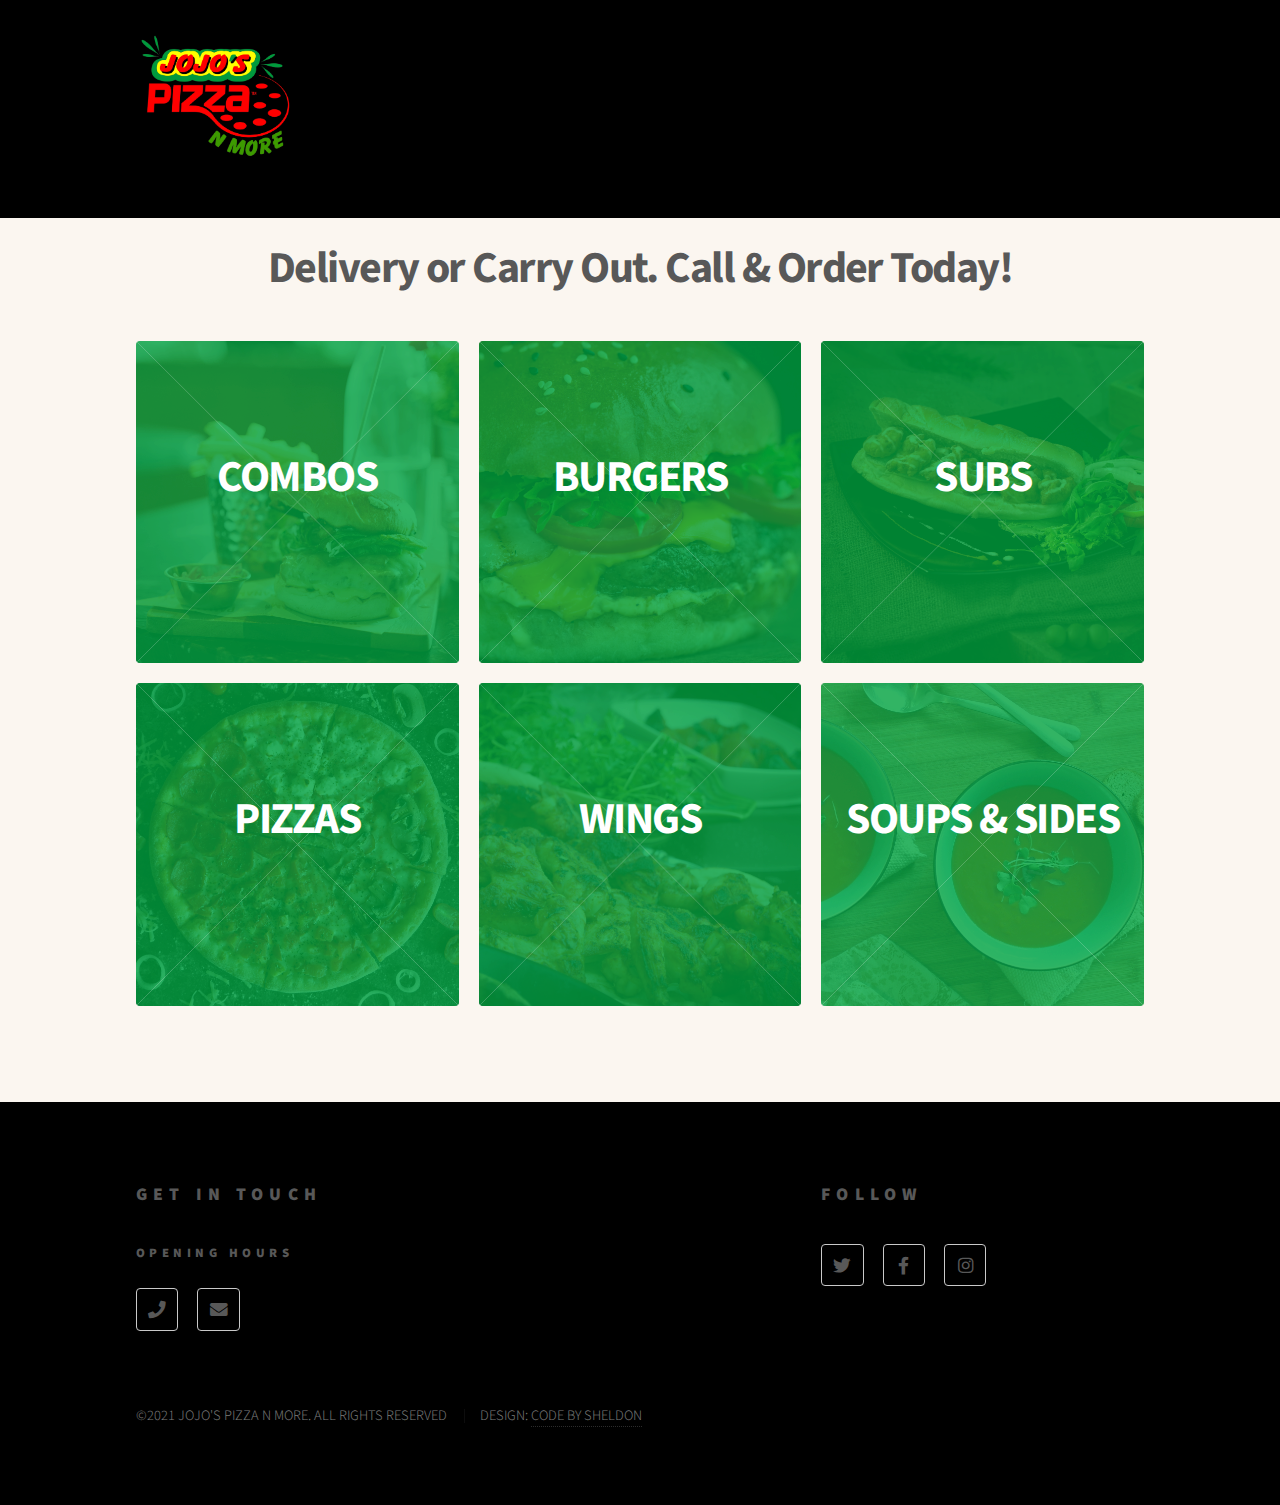
==== commit a50180f0: "Pictures of food for hompage categories" ====
--- a/index.html
+++ b/index.html
@@ -30,67 +30,67 @@
                 <section class="tiles">
                     <article class="style6">
                         <span class="image">
-                            <img src="images/logo.png" alt="" />
+                            <img src="images/combos.jpg" alt="" />
                         </span>
                         <a href="combos.html">
                             <h1>COMBOS</h1>
                             <div class="content">
-                                <p>Sed nisl arcu euismod sit amet nisi lorem etiam dolor veroeros et feugiat.</p>
+                                <p></p>
                             </div>
                         </a>
                     </article>
                     <article class="style6">
                         <span class="image">
-                            <img src="images/logo.png" alt="" />
+                            <img src="images/burger.jpg" alt="" />
                         </span>
                         <a href="burgers.html">
                             <h1>BURGERS</h1>
                             <div class="content">
-                                <p>Sed nisl arcu euismod sit amet nisi lorem etiam dolor veroeros et feugiat.</p>
+                                <p></p>
                             </div>
                         </a>
                     </article>
                     <article class="style6">
                         <span class="image">
-                            <img src="images/logo.png" alt="" />
+                            <img src="images/subs.jpg" alt="" />
                         </span>
                         <a href="#">
                             <h1>SUBS</h1>
                             <div class="content">
-                                <p>Sed nisl arcu euismod sit amet nisi lorem etiam dolor veroeros et feugiat.</p>
+                                <p></p>
                             </div>
                         </a>
                     </article>
                     <article class="style6">
                         <span class="image">
-                            <img src="images/logo.png" alt="" />
+                            <img src="images/pizza.jpg" alt="" />
                         </span>
                         <a href="#">
                             <h1>PIZZAS</h1>
                             <div class="content">
-                                <p>Sed nisl arcu euismod sit amet nisi lorem etiam dolor veroeros et feugiat.</p>
+                                <p></p>
                             </div>
                         </a>
                     </article>
                     <article class="style6">
                         <span class="image">
-                            <img src="images/logo.png" alt="" />
+                            <img src="images/wings.jpg" alt="" />
                         </span>
                         <a href="#">
                             <h1>WINGS</h1>
                             <div class="content">
-                                <p>Sed nisl arcu euismod sit amet nisi lorem etiam dolor veroeros et feugiat.</p>
+                                <p></p>
                             </div>
                         </a>
                     </article>
                     <article class="style6">
                         <span class="image">
-                            <img src="images/logo.png" alt="" />
+                            <img src="images/soups.jpg" alt="" />
                         </span>
                         <a href="#">
                             <h1>SOUPS &amp; SIDES</h1>
                             <div class="content">
-                                <p>Sed nisl arcu euismod sit amet nisi lorem etiam dolor veroeros et feugiat.</p>
+                                <p></p>
                             </div>
                         </a>
                     </article>
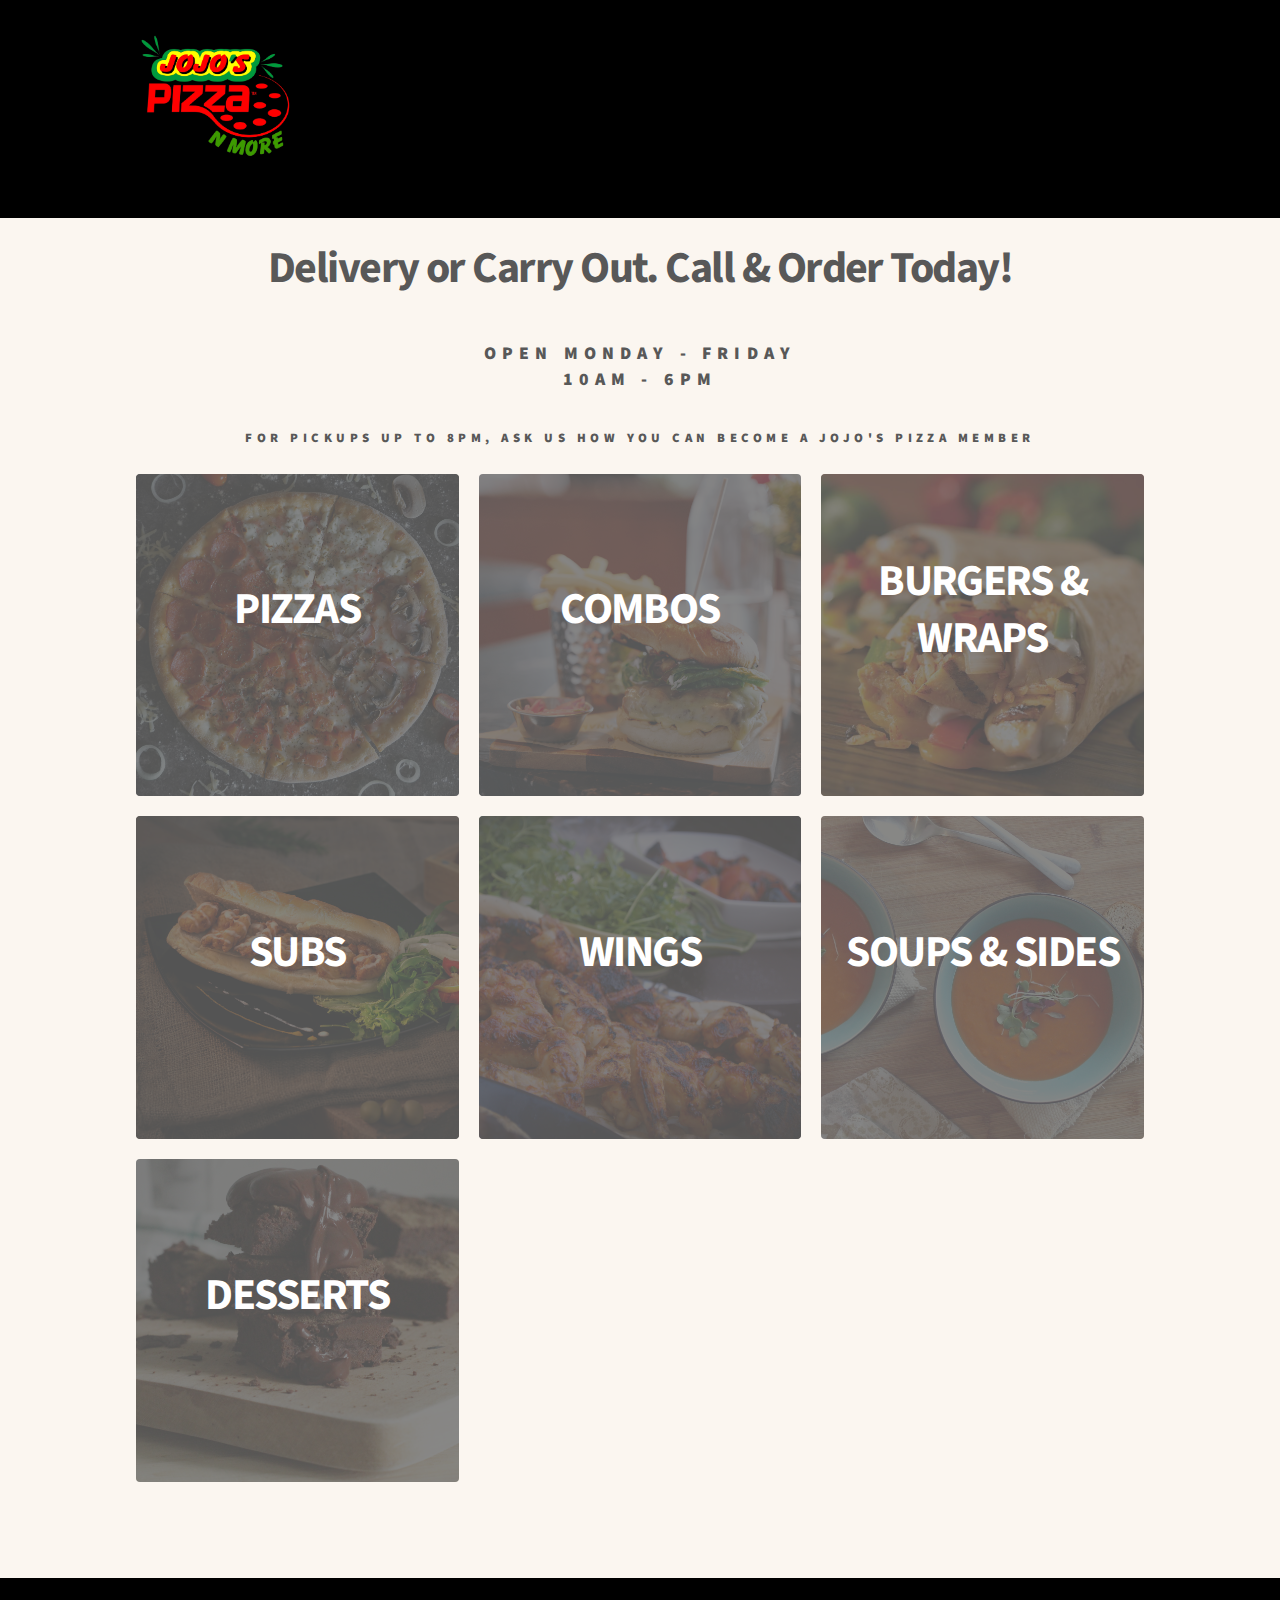
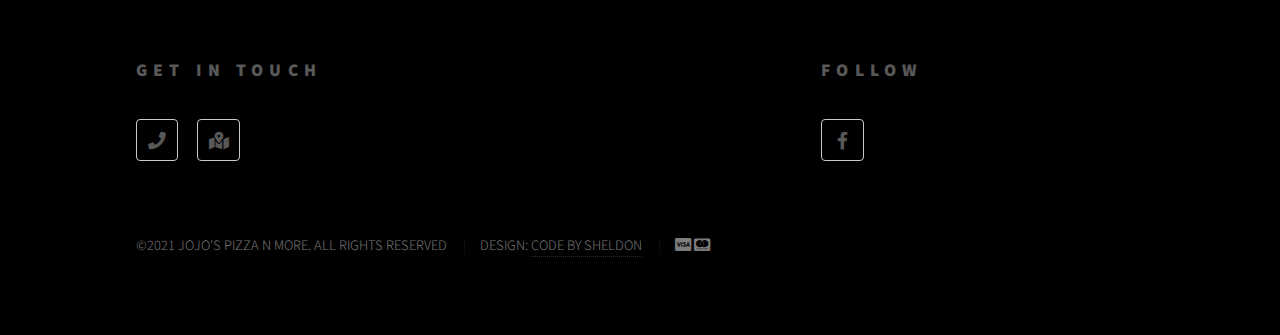
==== commit b6f82974: "Major design updates and additional menu content" ====
--- a/index.html
+++ b/index.html
@@ -16,9 +16,8 @@
 
         <header id="header">
             <div class="inner">
-
                 <a href="index.html" class="logo">
-                    <span class="symbol"><img src="images/logo.png" alt="" /></span>
+                    <span class="symbol"><img src="images/logo.png" alt=""/></span>
                 </a>
             </div>
         </header>
@@ -27,8 +26,23 @@
                 <header>
                     <h1 class="center">Delivery or Carry Out. Call &amp; Order Today!</h1>
                 </header>
+                <section>
+                    <h2 class="center">Open Monday - Friday <br />10AM - 6PM</h2>
+                    <h4 class="center">For pickups up to 8PM, ask us how you can become a Jojo's Pizza Member</h4>
+                </section>
                 <section class="tiles">
-                    <article class="style6">
+                    <article class="catstyle">
+                        <span class="image">
+                            <img src="images/pizza.jpg" alt="" />
+                        </span>
+                        <a href="pizzas.html">
+                            <h1>PIZZAS</h1>
+                            <div class="content">
+                                <p></p>
+                            </div>
+                        </a>
+                    </article>
+                    <article class="catstyle">
                         <span class="image">
                             <img src="images/combos.jpg" alt="" />
                         </span>
@@ -39,62 +53,61 @@
                             </div>
                         </a>
                     </article>
-                    <article class="style6">
+                    <article class="catstyle">
                         <span class="image">
-                            <img src="images/burger.jpg" alt="" />
+                            <img src="images/wraps.jpg" alt="" />
                         </span>
                         <a href="burgers.html">
-                            <h1>BURGERS</h1>
+                            <h1>BURGERS &amp; WRAPS</h1>
                             <div class="content">
                                 <p></p>
                             </div>
                         </a>
                     </article>
-                    <article class="style6">
+                    <article class="catstyle">
                         <span class="image">
                             <img src="images/subs.jpg" alt="" />
                         </span>
-                        <a href="#">
+                        <a href="subs.html">
                             <h1>SUBS</h1>
                             <div class="content">
                                 <p></p>
                             </div>
                         </a>
                     </article>
-                    <article class="style6">
-                        <span class="image">
-                            <img src="images/pizza.jpg" alt="" />
-                        </span>
-                        <a href="#">
-                            <h1>PIZZAS</h1>
-                            <div class="content">
-                                <p></p>
-                            </div>
-                        </a>
-                    </article>
-                    <article class="style6">
+                    <article class="catstyle">
                         <span class="image">
                             <img src="images/wings.jpg" alt="" />
                         </span>
-                        <a href="#">
+                        <a href="wings.html">
                             <h1>WINGS</h1>
                             <div class="content">
                                 <p></p>
                             </div>
                         </a>
                     </article>
-                    <article class="style6">
+                    <article class="catstyle">
                         <span class="image">
                             <img src="images/soups.jpg" alt="" />
                         </span>
-                        <a href="#">
+                        <a href="soups-sides.html">
                             <h1>SOUPS &amp; SIDES</h1>
                             <div class="content">
                                 <p></p>
                             </div>
                         </a>
                     </article>
-
+                    <article class="catstyle">
+                        <span class="image">
+                            <img src="images/desserts.jpg" alt="" />
+                        </span>
+                        <a href="desserts.html">
+                            <h1>DESSERTS</h1>
+                            <div class="content">
+                                <p></p>
+                            </div>
+                        </a>
+                    </article>
                 </section>
             </div>
         </div>
@@ -102,24 +115,22 @@
             <div class="inner">
                 <section>
                     <h2>Get in touch</h2>
-                    <h4>Opening Hours</h4>
                     <ul class="icons">
                         <li><a href="tel:18765021931" class="icon solid style2 fa-phone"><span class="label">Phone</span></a></li>
-                        <li><a href="#" class="icon solid style2 fa-envelope"><span class="label">Email</span></a></li>
+                        <li><a href="https://goo.gl/maps/gs6iaNs7Qy5JJy7NA" class="icon solid style2 fa-map-marked-alt"><span class="label">Location</span></a></li>
                     </ul>
                 </section>
                 <section>
                     <h2>Follow</h2>
                     <ul class="icons">
-                        <li><a href="#" class="icon brands style2 fa-twitter"><span class="label">Twitter</span></a></li>
-                        <li><a href="#" class="icon brands style2 fa-facebook-f"><span class="label">Facebook</span></a></li>
-                        <li><a href="#" class="icon brands style2 fa-instagram"><span class="label">Instagram</span></a></li>
-
+                        <li><a href="https://www.facebook.com/jojospizzaja" class="icon brands style2 fa-facebook-f"><span class="label">Facebook</span></a></li>
                     </ul>
                 </section>
                 <ul class="copyright">
                     <li>&copy;2021 JOJO'S PIZZA N MORE. ALL RIGHTS RESERVED</li>
                     <li>DESIGN: <a href="https://code.sheldon.pw">CODE BY SHELDON</a></li>
+                    <li><span class="icon brands fa-cc-visa"></span>
+                    <span class="icon brands fa-cc-mastercard"></span></li>
                 </ul>
             </div>
         </footer>
--- a/assets/css/main.css
+++ b/assets/css/main.css
@@ -273,7 +273,10 @@
     letter-spacing: -0.035em;
 }
 
-h1.center {
+h1.center, 
+h2.center,
+h3.center,
+h4.center{
     margin-top:0.5em;
     text-align: center;
 }
@@ -2693,7 +2696,7 @@
     -webkit-flex-wrap: wrap;
     -ms-flex-wrap: wrap;
     flex-wrap: wrap;
-    postiion: relative;
+/*    postiion: relative;*/
     margin: -2.5em 0 0 -2.5em;
 }
 
@@ -2755,7 +2758,6 @@
     left: 0;
     width: 100%;
     height: 100%;
-    background-image: url("data:image/svg+xml;charset=utf8,%3Csvg xmlns='http://www.w3.org/2000/svg' width='100' height='100' viewBox='0 0 100 100' preserveAspectRatio='none'%3E%3Cstyle%3Eline %7B stroke-width: 0.25px%3B stroke: %23ffffff%3B %7D%3C/style%3E%3Cline x1='0' y1='0' x2='100' y2='100' /%3E%3Cline x1='100' y1='0' x2='0' y2='100' /%3E%3C/svg%3E");
     background-position: center;
     background-repeat: no-repeat;
     background-size: 100% 100%;
@@ -2822,32 +2824,33 @@
     opacity: 0;
 }
 
+
+
 .tiles article > a .content > :last-child {
     margin-bottom: 0;
 }
 
-.tiles article.style1 > .image:before {
-    background-color: #ff3002;
-}
-
-.tiles article.style2 > .image:before {
-    background-color: #7ecaf6;
-}
-
-.tiles article.style3 > .image:before {
-    background-color: #7bd0c1;
-}
-
-.tiles article.style4 > .image:before {
-    background-color: #c75b9b;
-}
-
-.tiles article.style5 > .image:before {
-    background-color: #ae85ca;
-}
-
-.tiles article.style6 > .image:before {
-    background-color: #00A340;
+.tiles article.jojomenu > .image:before {
+    background-color: dimgray;
+    opacity:0.35;
+    transform: scale(1.1);
+}
+
+.tiles article.catstyle > .image:before {
+    background-color: dimgray;
+/*    background-color: #00A340;*/
+}
+
+.tiles article.jojomenu > a .content {
+    -moz-transition: max-height 0.5s ease, opacity 0.5s ease;
+    -webkit-transition: max-height 0.5s ease, opacity 0.5s ease;
+    -ms-transition: max-height 0.5s ease, opacity 0.5s ease;
+    transition: max-height 0.5s ease, opacity 0.5s ease;
+    width: 100%;
+    max-height: 15em;
+    line-height: 1.5;
+    margin-top: 0.35em;
+    opacity: 1;
 }
 
 body:not(.is-touch) .tiles article:hover > .image {
@@ -3351,6 +3354,10 @@
     padding: 0 2.5em;
 }
 
+.inner .logo {
+    width:20%;
+}
+
 @media screen and (max-width: 736px) {
 
     #wrapper > * > .inner {
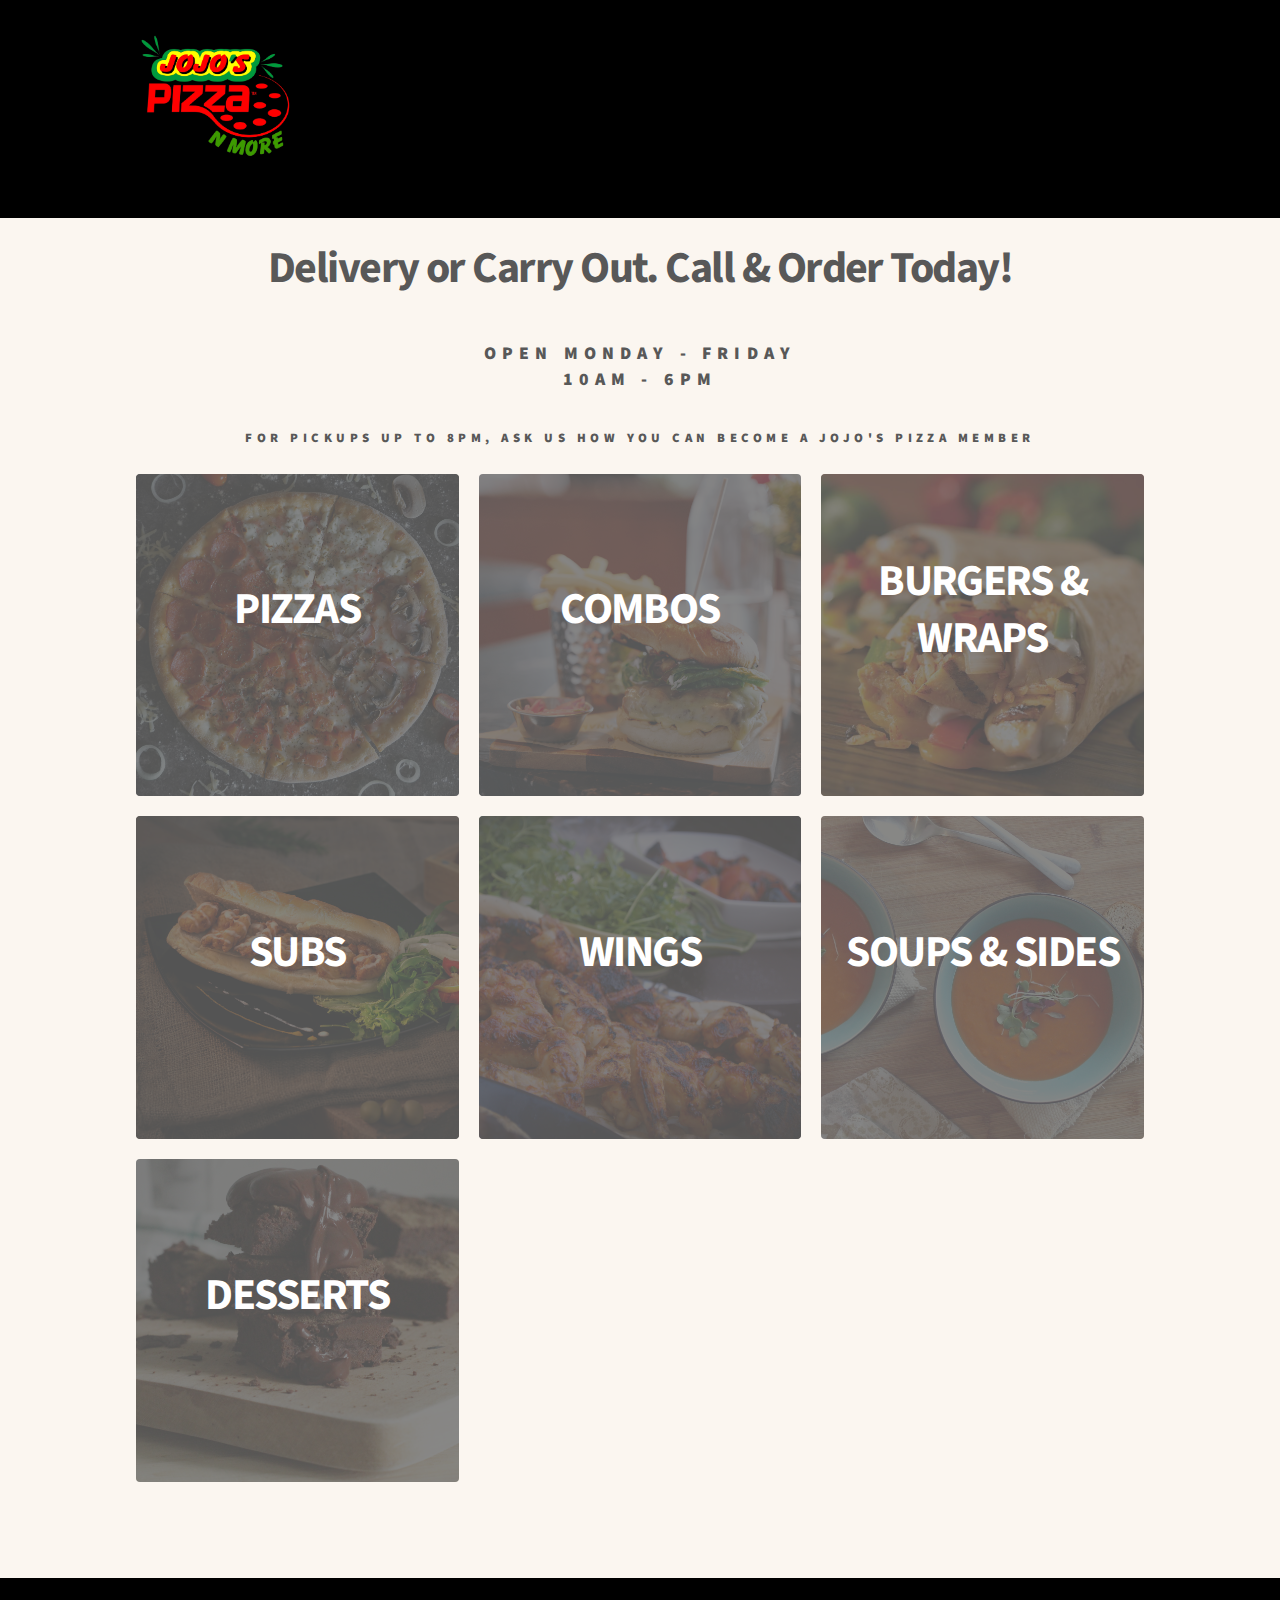
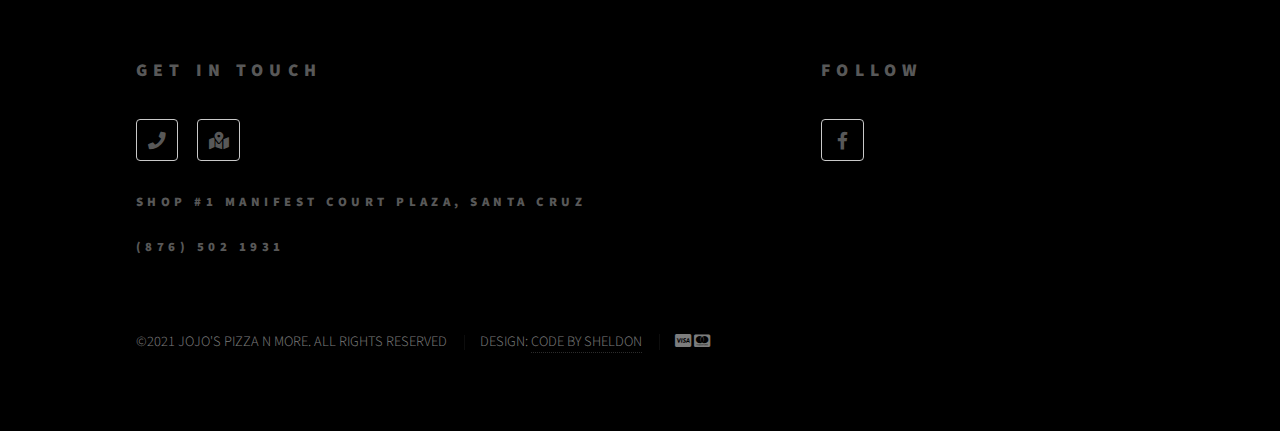
==== commit 837628b8: "Added contact to footer" ====
--- a/index.html
+++ b/index.html
@@ -119,6 +119,8 @@
                         <li><a href="tel:18765021931" class="icon solid style2 fa-phone"><span class="label">Phone</span></a></li>
                         <li><a href="https://goo.gl/maps/gs6iaNs7Qy5JJy7NA" class="icon solid style2 fa-map-marked-alt"><span class="label">Location</span></a></li>
                     </ul>
+                    <h4>Shop #1 Manifest Court Plaza, Santa Cruz</h4>
+                    <h4>(876) 502 1931</h4> 
                 </section>
                 <section>
                     <h2>Follow</h2>
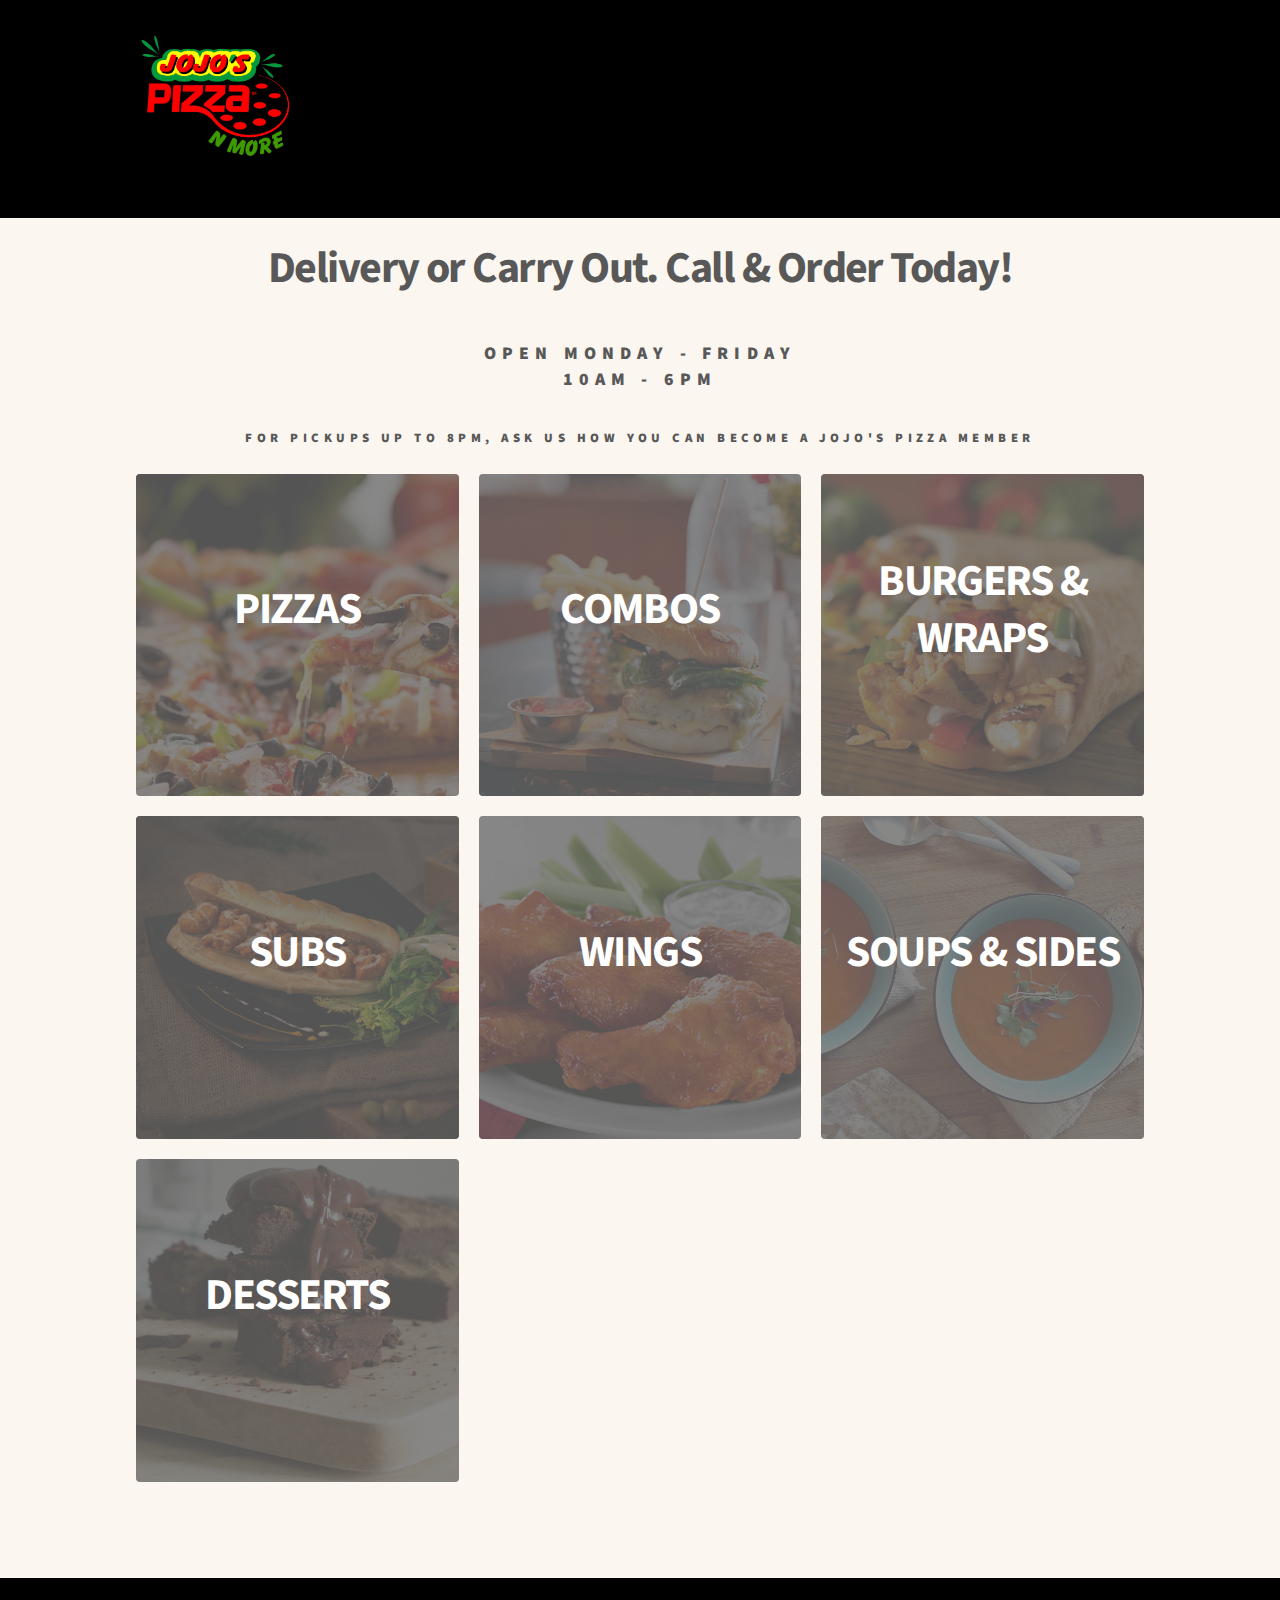
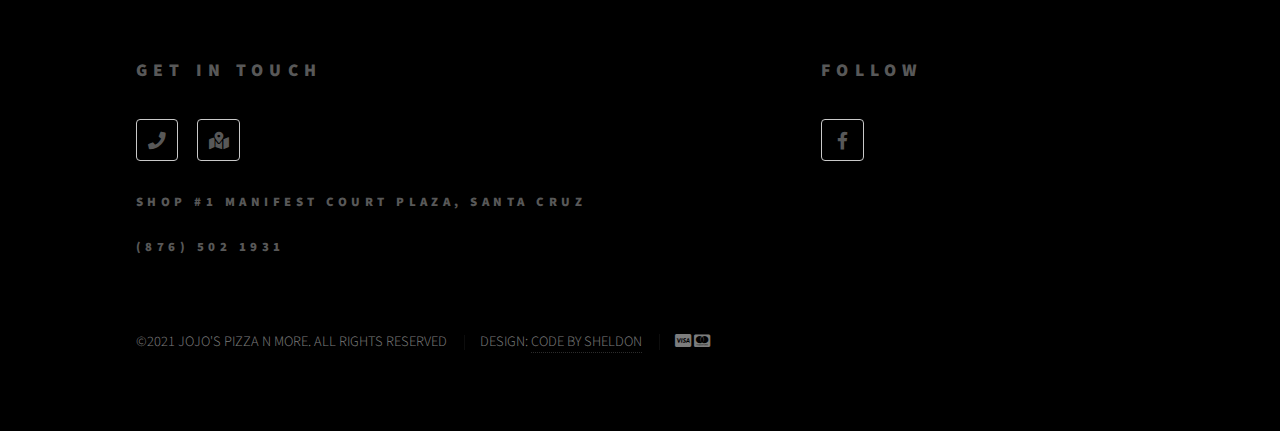
==== commit c0fc46e3: "Updated the images on the homepage to less tasty looking ones" ====
--- a/index.html
+++ b/index.html
@@ -33,7 +33,7 @@
                 <section class="tiles">
                     <article class="catstyle">
                         <span class="image">
-                            <img src="images/pizza.jpg" alt="" />
+                            <img src="images/pizza.png" alt="" />
                         </span>
                         <a href="pizzas.html">
                             <h1>PIZZAS</h1>
@@ -77,7 +77,7 @@
                     </article>
                     <article class="catstyle">
                         <span class="image">
-                            <img src="images/wings.jpg" alt="" />
+                            <img src="images/wings.png" alt="" />
                         </span>
                         <a href="wings.html">
                             <h1>WINGS</h1>
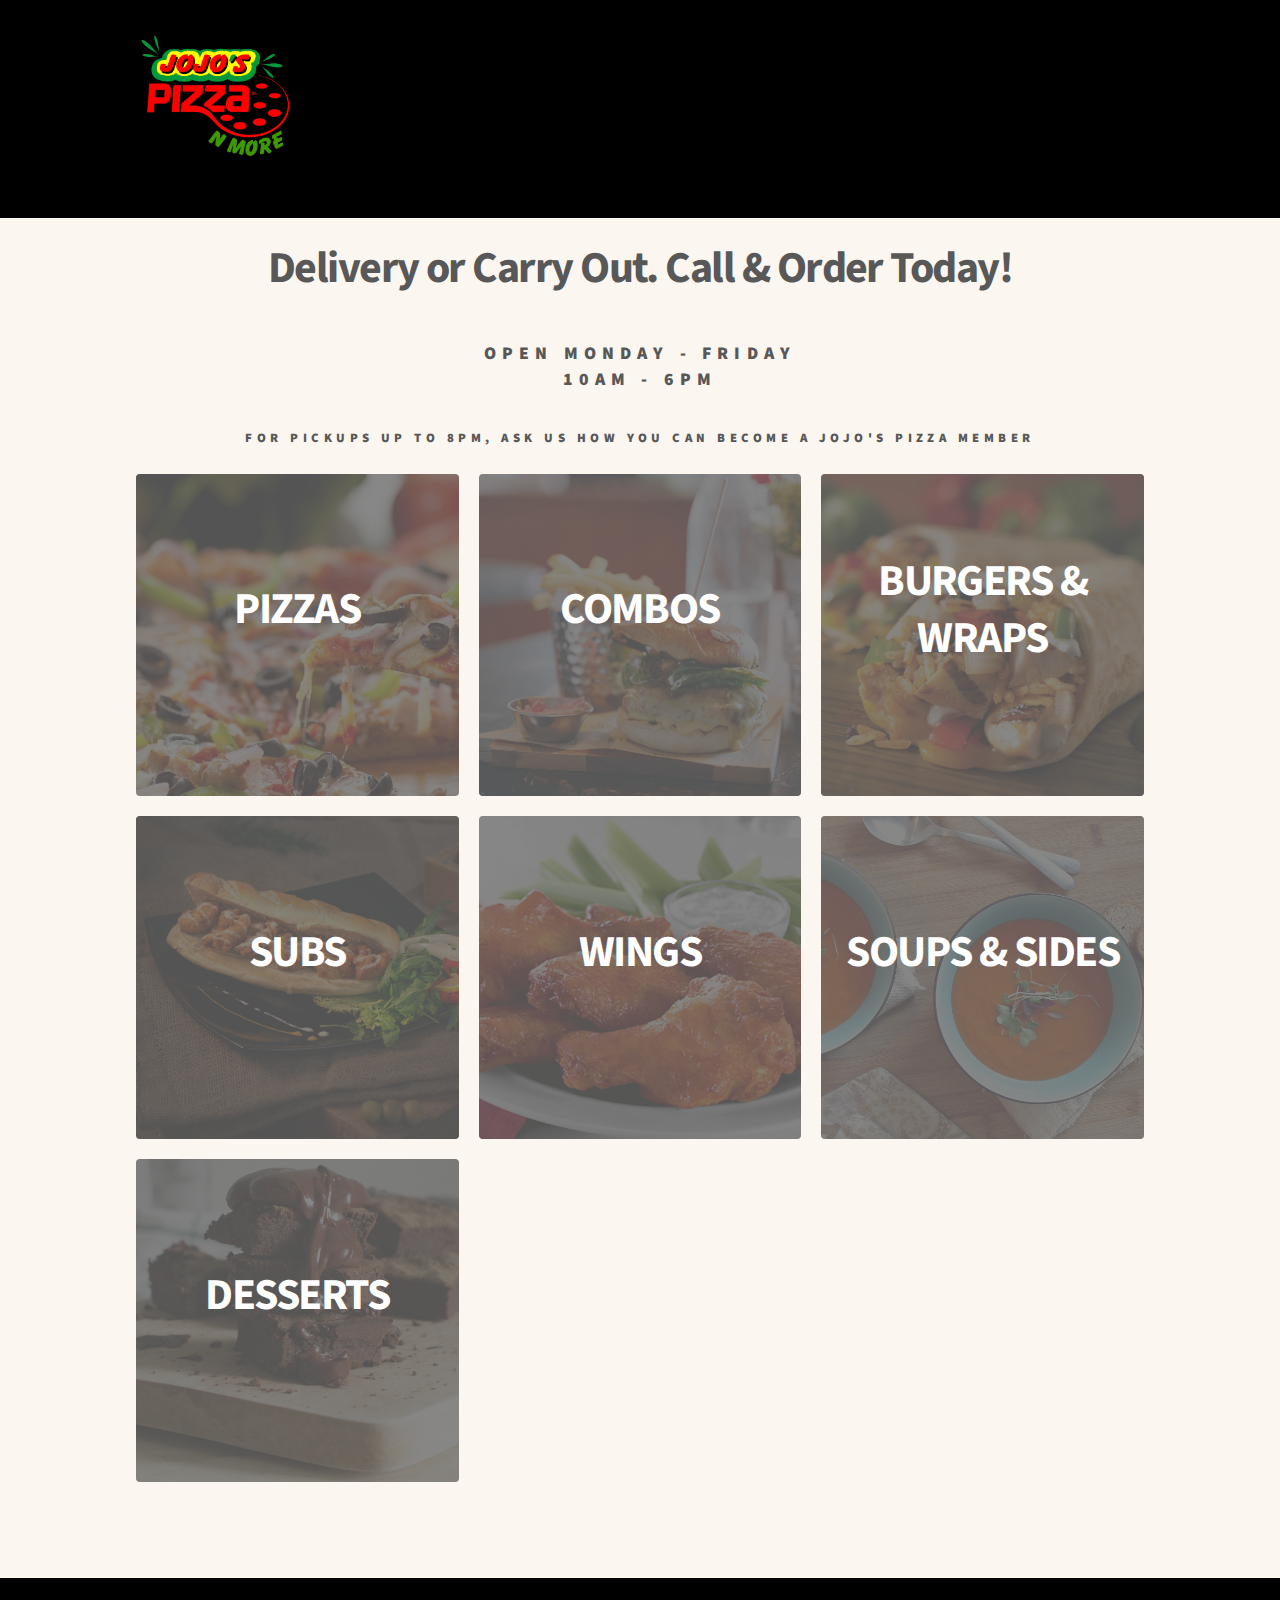
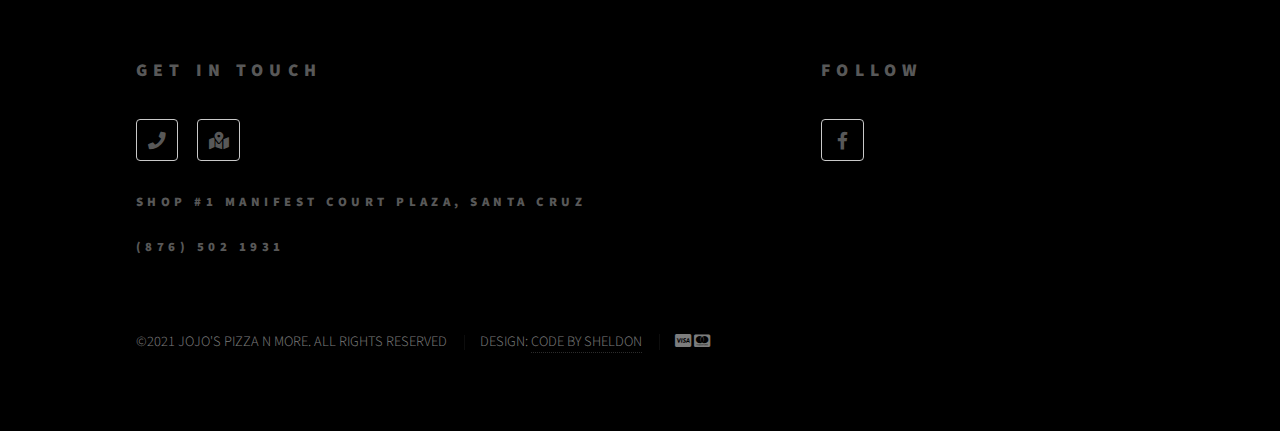
==== commit 0629e642: "Image optimisations" ====
--- a/index.html
+++ b/index.html
@@ -33,7 +33,7 @@
                 <section class="tiles">
                     <article class="catstyle">
                         <span class="image">
-                            <img src="images/pizza.png" alt="" />
+                            <img src="images/pizza-alt.jpg" alt="" />
                         </span>
                         <a href="pizzas.html">
                             <h1>PIZZAS</h1>
@@ -77,7 +77,7 @@
                     </article>
                     <article class="catstyle">
                         <span class="image">
-                            <img src="images/wings.png" alt="" />
+                            <img src="images/wings-alt.jpg" alt="" />
                         </span>
                         <a href="wings.html">
                             <h1>WINGS</h1>
